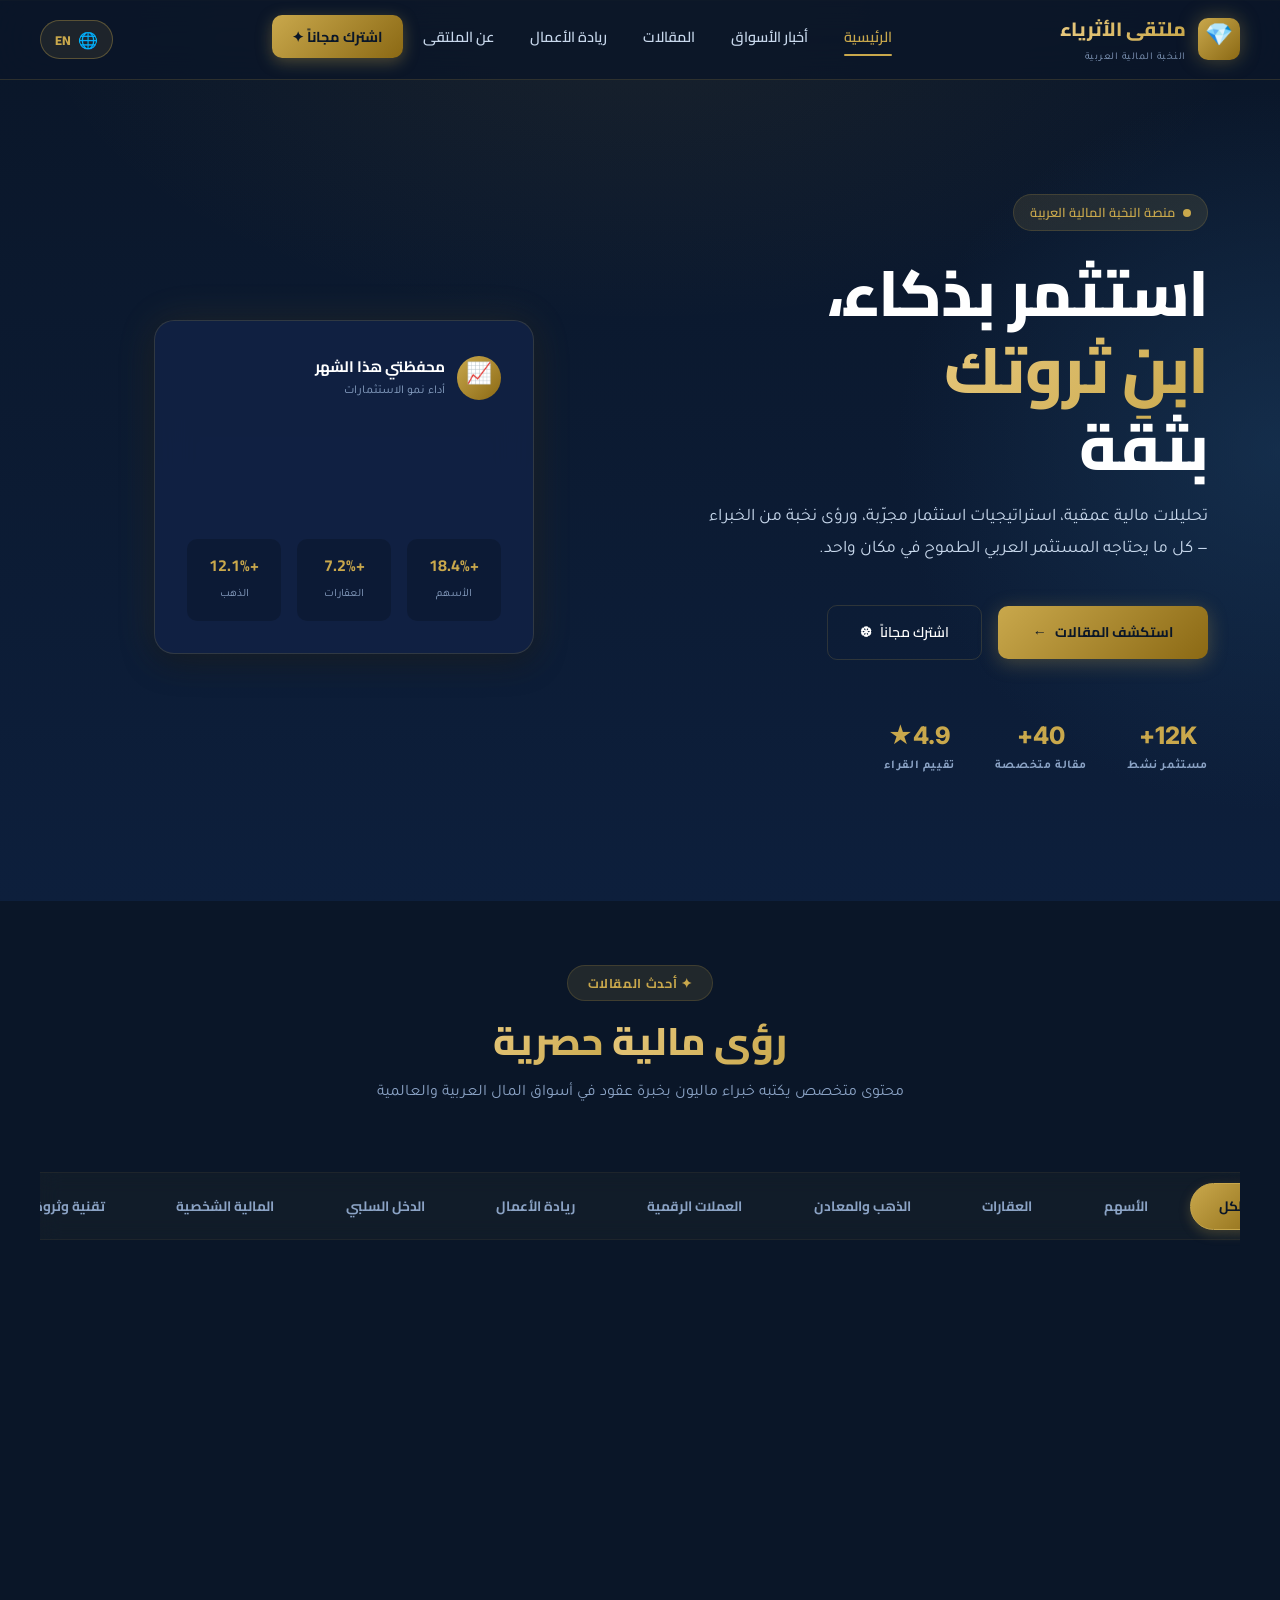
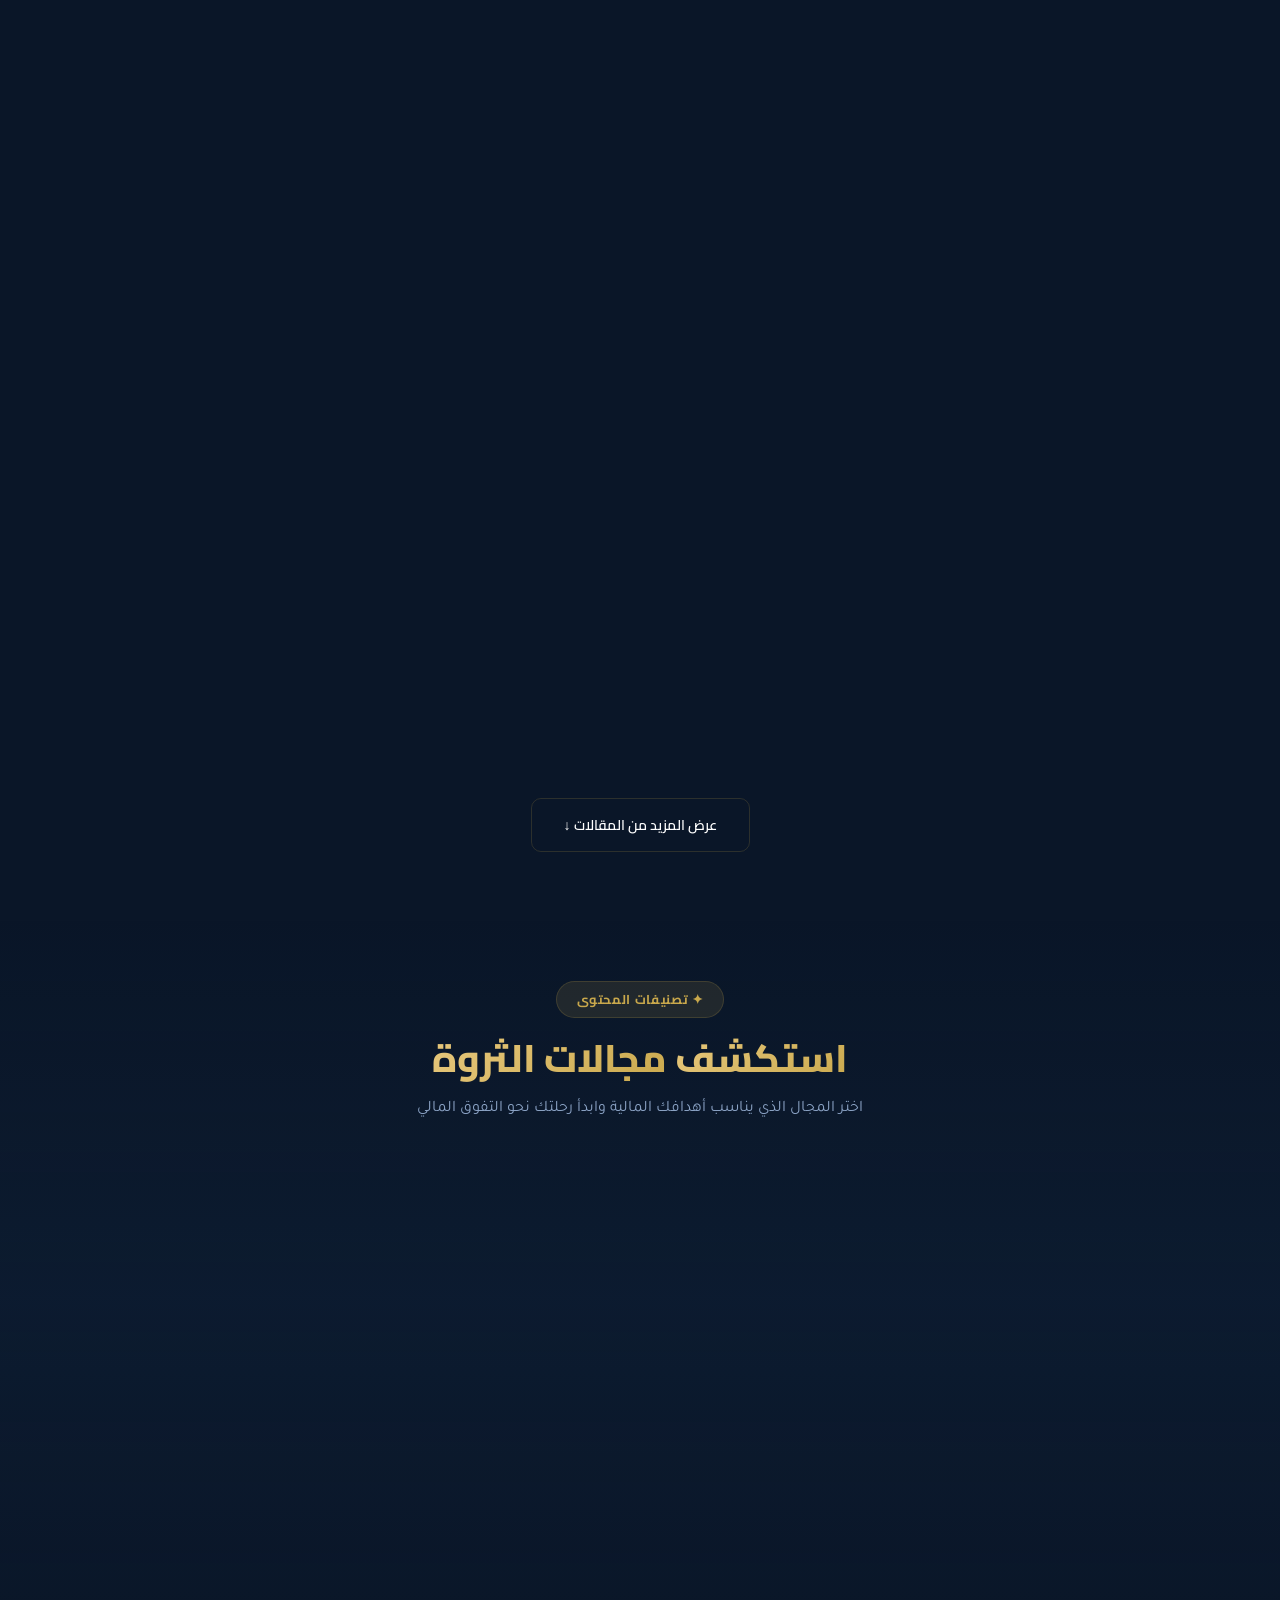
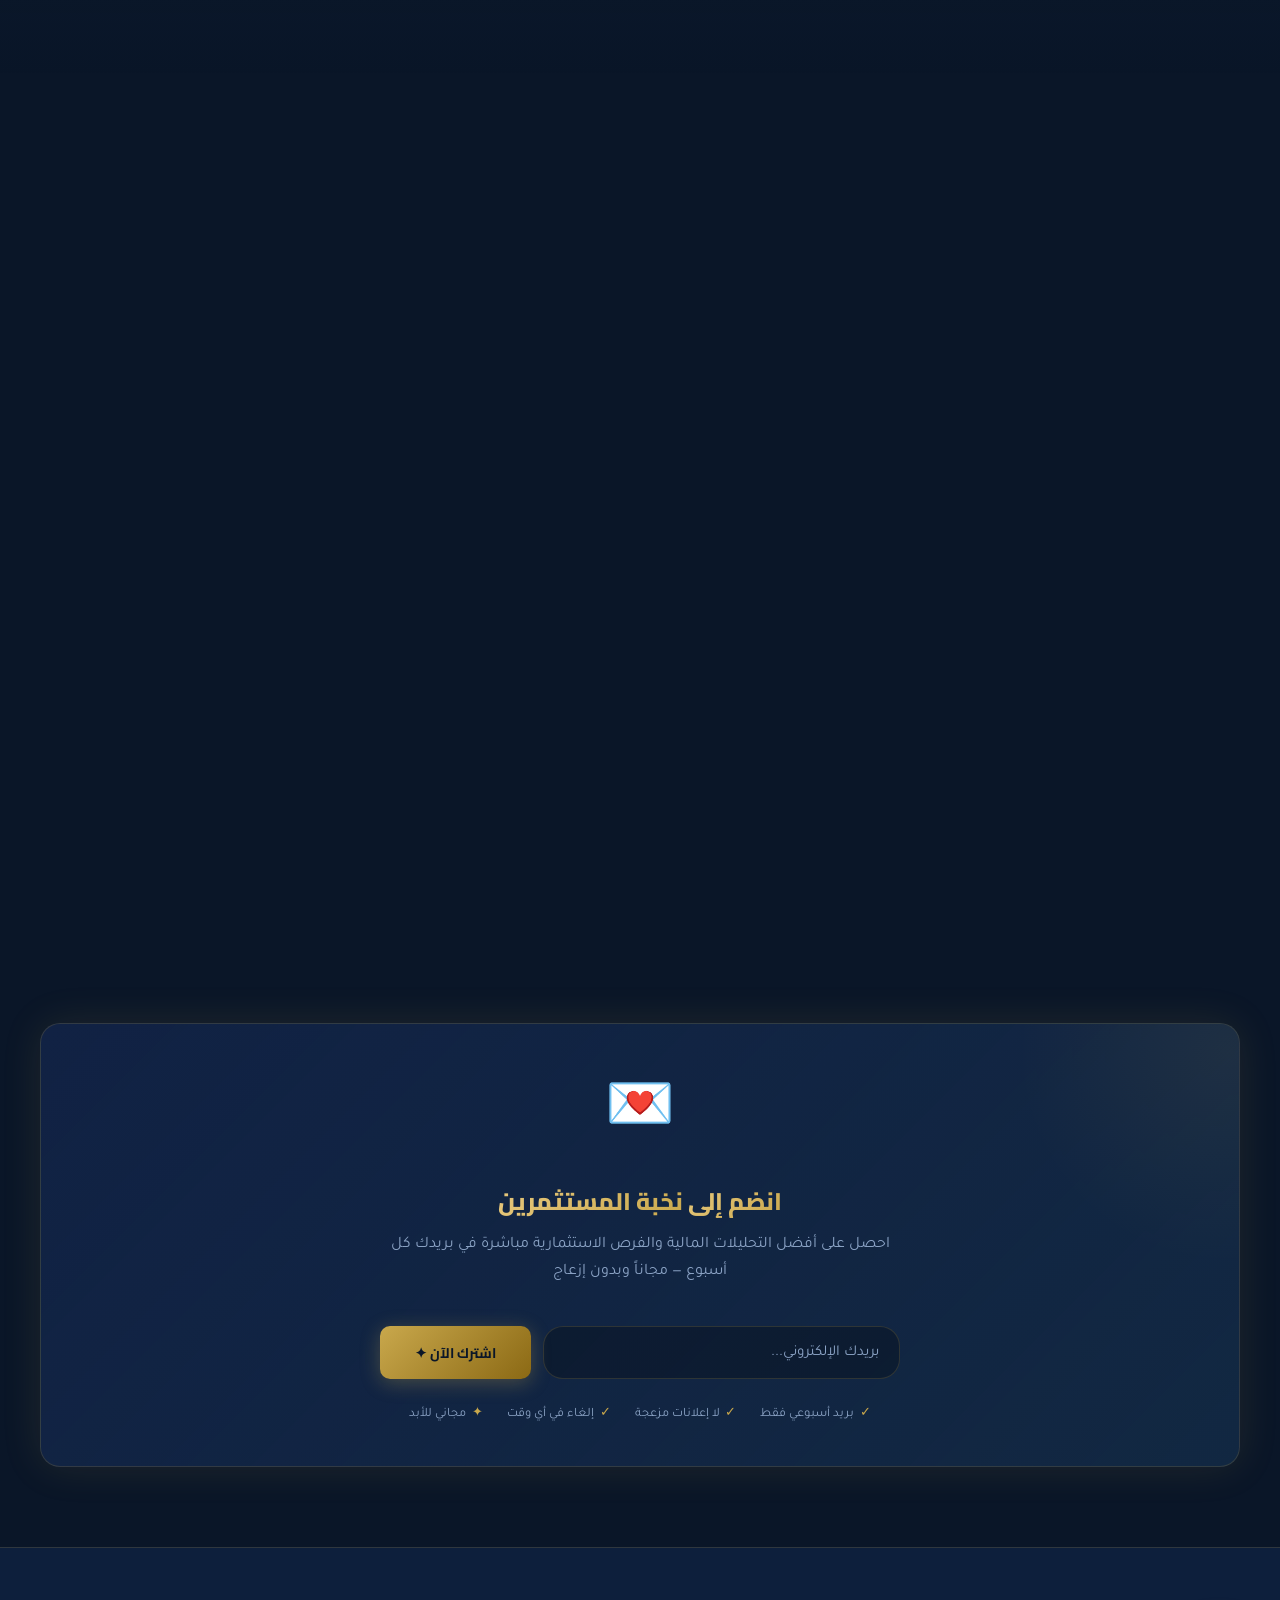
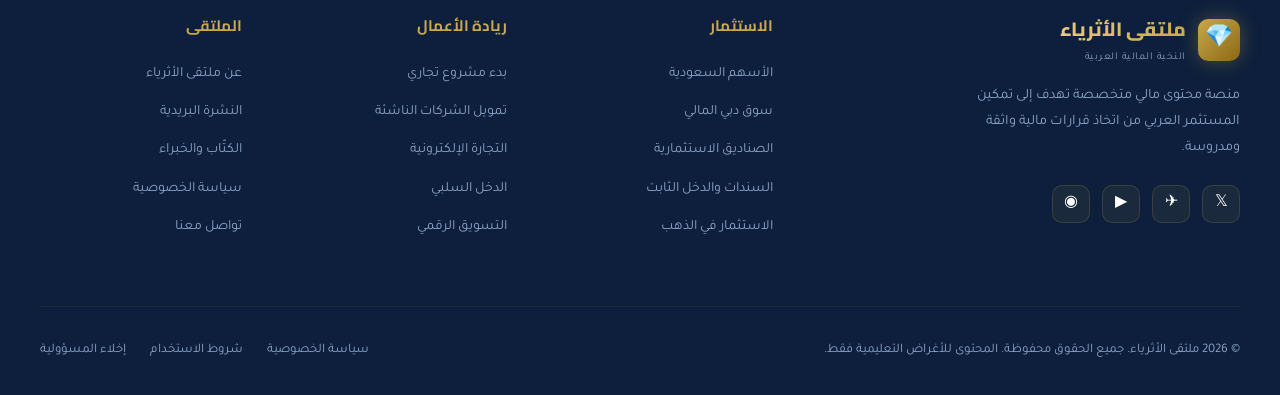
==== index.html @ a50490e5 "إطلاق نظام توليد المقالات الآلي" ====
<!DOCTYPE html>
<html lang="ar" dir="rtl">
<head>
  <meta charset="UTF-8" />
  <meta name="viewport" content="width=device-width, initial-scale=1.0" />
  <title>ملتقى الأثرياء — مدونة مالية نخبوية للمستثمر العربي</title>
  <meta name="description" content="ملتقى الأثرياء: مدونة مالية متخصصة تقدم رؤى استثمارية حصرية، تحليلات أسواق المال، واستراتيجيات بناء الثروة للمستثمر العربي الطموح." />
  <meta name="keywords" content="استثمار, ثروة, مالية شخصية, أسواق المال, ريادة أعمال, اقتصاد, مدونة مالية عربية" />
  <meta property="og:title" content="ملتقى الأثرياء — مدونة مالية نخبوية" />
  <meta property="og:description" content="رؤى استثمارية حصرية وتحليلات مالية للمستثمر العربي الطموح" />
  <meta property="og:type" content="website" />
  
  <!-- Google Search Console Verification -->
  <meta name="google-site-verification" content="2_bFyy63ZsintiXf-6UOTl6p8cPQQCISSsmLKHDbkks" />

  <link rel="canonical" href="https://moltaqa.online/" />
  <link rel="stylesheet" href="css/style.css" />
  <link rel="preconnect" href="https://fonts.googleapis.com">
  <link href="https://fonts.googleapis.com/css2?family=Inter:wght@300;400;600;700;800&display=swap" rel="stylesheet">
  <link rel="icon" href="data:image/svg+xml,<svg xmlns='http://www.w3.org/2000/svg' viewBox='0 0 100 100'><text y='.9em' font-size='90'>💎</text></svg>" />
</head>
<body>

<!-- خلفية النجوم -->
<div class="stars-bg" aria-hidden="true"></div>

<!-- شريط التنقل -->
<nav class="navbar" id="navbar" role="navigation" aria-label="القائمة الرئيسية">
  <a href="index.html" class="logo" aria-label="ملتقى الأثرياء - الرئيسية">
    <div class="logo-icon" aria-hidden="true">💎</div>
    <div>
      <span class="logo-text" data-i18n="logo.text">ملتقى الأثرياء</span>
      <span class="logo-sub" data-i18n="logo.sub">النخبة المالية العربية</span>
    </div>
  </a>

  <ul class="nav-links" role="list" id="navLinks">
    <li><a href="index.html" class="active" id="nav-home" data-i18n="nav.home">الرئيسية</a></li>
    <li><a href="markets.html" id="nav-markets" data-i18n="nav.markets">أخبار الأسواق</a></li>
    <li><a href="#strategies" id="nav-strategies" data-i18n="nav.strategies">المقالات</a></li>
    <li><a href="#entrepreneurship" id="nav-entrepreneurship" data-i18n="nav.entrepreneurship">ريادة الأعمال</a></li>
    <li><a href="#about" id="nav-about" data-i18n="nav.about">عن الملتقى</a></li>
    <li><a href="#newsletter" class="nav-cta" id="nav-subscribe" data-i18n="nav.subscribe">اشترك مجاناً ✦</a></li>
  </ul>

  <!-- زر تبديل اللغة -->
  <button id="langToggleBtn" class="lang-toggle-btn" aria-label="Switch to English" onclick="toggleLanguage()">
    <span class="lang-globe">🌐</span>
    <span class="lang-current">EN</span>
  </button>

  <button class="nav-toggle" id="navToggle" aria-label="فتح القائمة" aria-expanded="false">
    <span></span><span></span><span></span>
  </button>
</nav>

<!-- TradingView Widget BEGIN -->
<div class="tradingview-widget-container" style="background: var(--navy-deep); border-bottom: 1px solid var(--border);">
  <div class="tradingview-widget-container__widget"></div>
  <script type="text/javascript" src="https://s3.tradingview.com/external-embedding/embed-widget-ticker-tape.js" async>
  {
  "symbols": [
    {
      "proName": "TADAWUL:TASI",
      "title": "تداول السعودية"
    },
    {
      "proName": "TADAWUL:2222",
      "title": "أرامكو"
    },
    {
      "proName": "DFM:DFMGI",
      "title": "سوق دبي"
    },
    {
      "proName": "FX_IDC:XAUUSD",
      "title": "الذهب"
    },
    {
      "proName": "BITSTAMP:BTCUSD",
      "title": "Bitcoin"
    },
    {
      "proName": "TVC:UKOIL",
      "title": "النفط برنت"
    }
  ],
  "showSymbolLogo": true,
  "colorTheme": "dark",
  "isTransparent": true,
  "displayMode": "adaptive",
  "locale": "ar"
}
  </script>
</div>
<!-- TradingView Widget END -->

<!-- Hero Section -->
<section class="hero" id="hero" aria-labelledby="hero-title">
  <div class="hero-bg" aria-hidden="true"></div>
  <svg class="hero-chart" aria-hidden="true"></svg>

  <div class="hero-content">
    <div class="hero-text">
      <div class="hero-badge">
        <span class="dot" aria-hidden="true"></span>
        <span data-i18n="hero.badge">منصة النخبة المالية العربية</span>
      </div>
      <h1 class="hero-title" id="hero-title">
        <span data-i18n="hero.title.line1">استثمر بذكاء،</span>
        <br>
        <span class="accent" data-i18n="hero.title.accent">ابنِ ثروتك</span>
        <br>
        <span data-i18n="hero.title.line2">بثقة</span>
      </h1>
      <p class="hero-desc" data-i18n="hero.desc">
        تحليلات مالية عمقية، استراتيجيات استثمار مجرّبة، ورؤى نخبة من الخبراء — كل ما يحتاجه المستثمر العربي الطموح في مكان واحد.
      </p>
      <div class="hero-actions">
        <a href="#articles" class="btn-primary" id="hero-explore-btn">
          <span data-i18n="hero.btn.articles">استكشف المقالات</span>
          <span aria-hidden="true">←</span>
        </a>
        <a href="#newsletter" class="btn-secondary" id="hero-subscribe-btn">
          <span data-i18n="hero.btn.newsletter">اشترك مجاناً</span>
          <span aria-hidden="true">❆</span>
        </a>
      </div>
      <div class="hero-stats" role="list" aria-label="إحصائيات الملتقى">
        <div class="stat-item" role="listitem">
          <span class="stat-num" data-target="12" data-suffix="K+">12K+</span>
          <span class="stat-label" data-i18n="hero.stat.readers">مستثمر نشط</span>
        </div>
        <div class="stat-item" role="listitem">
          <span class="stat-num" data-target="40" data-suffix="+">40+</span>
          <span class="stat-label" data-i18n="hero.stat.articles">مقالة متخصصة</span>
        </div>
        <div class="stat-item" role="listitem">
          <span class="stat-num" data-target="4.9" data-suffix="★">4.9★</span>
          <span class="stat-label" data-i18n="hero.stat.years">تقييم القراء</span>
        </div>
      </div>
    </div>

    <!-- البطاقة العائمة -->
    <div class="hero-visual" aria-hidden="true">
      <div class="hero-card-float">
        <div class="card-header-mini">
          <div class="card-avatar">📈</div>
          <div>
            <div class="card-title-mini" data-i18n="hero.card.title">محفظتي هذا الشهر</div>
            <div class="card-sub-mini" data-i18n="hero.card.sub">أداء نمو الاستثمارات</div>
          </div>
        </div>
        <svg class="mini-chart"></svg>
        <div class="mini-stats">
          <div class="mini-stat">
            <span class="mini-stat-val up">+18.4%</span>
            <span class="mini-stat-label" data-i18n="hero.card.growth">الأسهم</span>
          </div>
          <div class="mini-stat">
            <span class="mini-stat-val up">+7.2%</span>
            <span class="mini-stat-label" data-i18n="hero.card.return">العقارات</span>
          </div>
          <div class="mini-stat">
            <span class="mini-stat-val up">+12.1%</span>
            <span class="mini-stat-label" data-i18n="hero.card.risk">الذهب</span>
          </div>
        </div>
      </div>
    </div>
  </div>
</section>

<!-- أحدث المقالات -->
<section id="articles" aria-labelledby="articles-title">
  <div class="container">
    <div class="section-header">
      <div class="section-tag" data-i18n="section.articles.tag">❖ أحدث المقالات</div>
      <h2 class="section-title" id="articles-title">
        <span data-i18n="section.articles.title1">رؤى مالية</span> <span data-i18n="section.articles.title2">حصرية</span>
      </h2>
      <p class="section-desc" data-i18n="section.articles.desc">محتوى متخصص يكتبه خبراء ماليون بخبرة عقود في أسواق المال العربية والعالمية</p>
    </div>
    <div class="filter-container">
      <div class="filter-bar" id="categoryFilter">
        <button class="filter-btn active" data-category="all" data-i18n="filter.all">الكل</button>
        <button class="filter-btn" data-category="stocks" data-i18n="cat.stocks">الأسهم</button>
        <button class="filter-btn" data-category="realestate" data-i18n="cat.realestate">العقارات</button>
        <button class="filter-btn" data-category="gold" data-i18n="cat.gold">الذهب والمعادن</button>
        <button class="filter-btn" data-category="crypto" data-i18n="cat.crypto">العملات الرقمية</button>
        <button class="filter-btn" data-category="startup" data-i18n="cat.startup">ريادة الأعمال</button>
        <button class="filter-btn" data-category="passive" data-i18n="cat.passive">الدخل السلبي</button>
        <button class="filter-btn" data-category="personal" data-i18n="cat.personal">المالية الشخصية</button>
        <button class="filter-btn" data-category="tech" data-i18n="cat.tech">تقنية وثروة</button>
      </div>
    </div>

    <div class="articles-grid" id="articlesGrid">
      <!-- تُملأ ديناميكياً من articles.js -->
    </div>

    <div style="text-align: center; margin-top: 3rem;">
      <a href="#" class="btn-secondary" id="load-more-btn" data-i18n="articles.loadmore">
        عرض المزيد من المقالات ↓
      </a>
    </div>
  </div>
</section>

<!-- قسم المقالات (التصنيفات) -->
<section class="categories-section" id="strategies" aria-labelledby="categories-title">
  <div class="container">
    <div class="section-header">
      <div class="section-tag" data-i18n="section.categories.tag">✦ تصنيفات المحتوى</div>
      <h2 class="section-title" id="categories-title">
        <span data-i18n="section.categories.title1">استكشف</span> <span data-i18n="section.categories.title2">مجالات الثروة</span>
      </h2>
      <p class="section-desc" data-i18n="section.categories.desc">اختر المجال الذي يناسب أهدافك المالية وابدأ رحلتك نحو التفوق المالي</p>
    </div>

    <div class="categories-grid" role="list" aria-label="تصنيفات المقالات">
      <div class="cat-card fade-up" role="listitem" tabindex="0" id="cat-stocks" aria-label="الأسهم - 48 مقالة">
        <span class="cat-icon" aria-hidden="true">📈</span>
        <div class="cat-name" data-i18n="cat.stocks">الأسهم</div>
        <div class="cat-count" data-i18n="cat.stocks.desc">48 مقالة</div>
      </div>
      <div class="cat-card fade-up" role="listitem" tabindex="0" id="cat-realestate" aria-label="العقارات - 32 مقالة">
        <span class="cat-icon" aria-hidden="true">🏙️</span>
        <div class="cat-name" data-i18n="cat.realestate">العقارات</div>
        <div class="cat-count" data-i18n="cat.realestate.desc">32 مقالة</div>
      </div>
      <div class="cat-card fade-up" role="listitem" tabindex="0" id="cat-gold" aria-label="الذهب والمعادن - 21 مقالة">
        <span class="cat-icon" aria-hidden="true">🥇</span>
        <div class="cat-name" data-i18n="cat.gold">الذهب والمعادن</div>
        <div class="cat-count" data-i18n="cat.gold.desc">21 مقالة</div>
      </div>
      <div class="cat-card fade-up" role="listitem" tabindex="0" id="cat-crypto" aria-label="العملات الرقمية - 19 مقالة">
        <span class="cat-icon" aria-hidden="true">₿</span>
        <div class="cat-name" data-i18n="cat.crypto">العملات الرقمية</div>
        <div class="cat-count" data-i18n="cat.crypto.desc">19 مقالة</div>
      </div>
      <div class="cat-card fade-up" role="listitem" tabindex="0" id="cat-startup" aria-label="ريادة الأعمال - 37 مقالة">
        <span class="cat-icon" aria-hidden="true">🚀</span>
        <div class="cat-name" data-i18n="cat.startup">ريادة الأعمال</div>
        <div class="cat-count" data-i18n="cat.startup.desc">37 مقالة</div>
      </div>
      <div class="cat-card fade-up" role="listitem" tabindex="0" id="cat-passive" aria-label="الدخل السلبي - 28 مقالة">
        <span class="cat-icon" aria-hidden="true">💰</span>
        <div class="cat-name" data-i18n="cat.passive">الدخل السلبي</div>
        <div class="cat-count" data-i18n="cat.passive.desc">28 مقالة</div>
      </div>
      <div class="cat-card fade-up" role="listitem" tabindex="0" id="cat-personal" aria-label="المالية الشخصية - 44 مقالة">
        <span class="cat-icon" aria-hidden="true">🎯</span>
        <div class="cat-name" data-i18n="cat.personal">المالية الشخصية</div>
        <div class="cat-count" data-i18n="cat.personal.desc">44 مقالة</div>
      </div>
      <div class="cat-card fade-up" role="listitem" tabindex="0" id="cat-tech" aria-label="تقنية وثروة - 15 مقالة">
        <span class="cat-icon" aria-hidden="true">🤖</span>
        <div class="cat-name" data-i18n="cat.tech">تقنية وثروة</div>
        <div class="cat-count" data-i18n="cat.tech.desc">15 مقالة</div>
      </div>
    </div>
  </div>
</section>

<!-- قسم عن الملتقى -->
<section id="about" aria-labelledby="about-title">
  <div class="container" style="padding-top: 5rem; padding-bottom: 5rem;">
    <div class="about-grid">
      <div class="fade-up">
        <div class="section-tag" data-i18n="about.tag">✦ عن ملتقى الأثرياء</div>
        <h2 class="section-title" id="about-title" style="text-align: right;">
          <span data-i18n="about.title1">لماذا</span> <span data-i18n="about.title2">نختلف</span>؟
        </h2>
        <p class="about-desc" data-i18n="about.desc1">
          ملتقى الأثرياء ليس مجرد مدونة — إنه مجتمع نخبة من المستثمرين العرب الذين يؤمنون أن بناء الثروة الحقيقية يبدأ بالمعرفة الصحيحة.
        </p>
        <p class="about-desc" data-i18n="about.desc2" style="margin-bottom: var(--space-xl);">
          كل مقالة نشرها تمر بمراجعة دقيقة من خبراء ماليين معتمدين، ومبنية على بيانات حقيقية ودراسات موثقة. نؤمن بالشفافية والمسؤولية تجاه قرارات قرائنا المالية.
        </p>
        <div class="about-features" role="list" aria-label="مميزات الملتقى">
          <div class="about-feature-item" role="listitem">
            <span class="about-feature-check" aria-hidden="true">✓</span>
            <div>
              <div class="about-feature-title" data-i18n="about.feature1.title">محتوى موثّق</div>
              <div class="about-feature-desc" data-i18n="about.feature1.desc">مراجعة من خبراء معتمدين</div>
            </div>
          </div>
          <div class="about-feature-item" role="listitem">
            <span class="about-feature-check" aria-hidden="true">✓</span>
            <div>
              <div class="about-feature-title" data-i18n="about.feature2.title">تحديث أسبوعي</div>
              <div class="about-feature-desc" data-i18n="about.feature2.desc">مقالات جديدة كل أسبوع</div>
            </div>
          </div>
          <div class="about-feature-item" role="listitem">
            <span class="about-feature-check" aria-hidden="true">✓</span>
            <div>
              <div class="about-feature-title" data-i18n="about.feature3.title">مجاني تماماً</div>
              <div class="about-feature-desc" data-i18n="about.feature3.desc">لا رسوم خفية أبداً</div>
            </div>
          </div>
          <div class="about-feature-item" role="listitem">
            <span class="about-feature-check" aria-hidden="true">✓</span>
            <div>
              <div class="about-feature-title" data-i18n="about.feature4.title">مجتمع نشط</div>
              <div class="about-feature-desc" data-i18n="about.feature4.desc">+12,000 مستثمر</div>
            </div>
          </div>
        </div>
        <a href="#newsletter" class="btn-primary" id="about-cta-btn" data-i18n="about.cta">انضم إلى النخبة ←</a>
      </div>

      <div class="about-visual-card fade-up" aria-hidden="true">
        <div class="about-stats-grid">
          <div class="about-stat-box">
            <div class="about-stat-icon">📰</div>
            <div class="about-stat-value dynamic-total-articles">40+</div>
            <div class="about-stat-label" data-i18n="about.stat1.label">مقالة متخصصة</div>
          </div>
          <div class="about-stat-box">
            <div class="about-stat-icon">👥</div>
            <div class="about-stat-value">12K</div>
            <div class="about-stat-label" data-i18n="about.stat2.label">مستثمر نشط</div>
          </div>
          <div class="about-stat-box">
            <div class="about-stat-icon">🎖️</div>
            <div class="about-stat-value">15+</div>
            <div class="about-stat-label" data-i18n="about.stat3.label">خبير معتمد</div>
          </div>
          <div class="about-stat-box">
            <div class="about-stat-icon">⭐</div>
            <div class="about-stat-value">4.9</div>
            <div class="about-stat-label" data-i18n="about.stat4.label">تقييم القراء</div>
          </div>
        </div>
        <div class="about-award-box">
          <span class="about-award-icon">🏆</span>
          <div>
            <div class="about-award-title" data-i18n="about.award.title">أفضل مدونة مالية عربية 2025</div>
            <div class="about-award-desc" data-i18n="about.award.desc">جائزة المحتوى المالي العربي</div>
          </div>
        </div>
      </div>
    </div>
  </div>
</section>

<!-- النشرة البريدية -->
<section class="newsletter-section" id="newsletter" aria-labelledby="newsletter-title">
  <div class="container">
    <div class="newsletter-box">
      <span class="newsletter-icon" aria-hidden="true">💌</span>
      <h2 class="newsletter-title" id="newsletter-title">
        <span data-i18n="newsletter.title1">انضم إلى</span> <span data-i18n="newsletter.title2">نخبة المستثمرين</span>
      </h2>
      <p class="newsletter-desc" data-i18n="newsletter.desc">
        احصل على أفضل التحليلات المالية والفرص الاستثمارية مباشرة في بريدك كل أسبوع — مجاناً وبدون إزعاج
      </p>
      <form class="newsletter-form" id="newsletterForm" novalidate action="MAILCHIMP_ACTION_URL" method="post" target="_blank">
        <div style="position:absolute; left:-5000px;" aria-hidden="true">
          <input type="text" name="b_XXXXXXXX_XXXXXXXX" tabindex="-1" value="">
        </div>
        <input type="email" class="newsletter-input" id="emailInput" name="EMAIL" placeholder="بريدك الإلكتروني..." data-i18n="newsletter.placeholder" autocomplete="email" aria-label="البريد الإلكتروني" required />
        <button type="submit" class="btn-primary" id="subscribe-submit-btn" data-i18n="newsletter.btn">
          اشترك الآن ✦
        </button>
      </form>
      <div class="newsletter-perks" role="list" aria-label="مميزات الاشتراك">
        <div class="perk" role="listitem">
          <span class="perk-icon" aria-hidden="true">✓</span>
          <span data-i18n="newsletter.perk1">بريد أسبوعي فقط</span>
        </div>
        <div class="perk" role="listitem">
          <span class="perk-icon" aria-hidden="true">✓</span>
          <span data-i18n="newsletter.perk2">لا إعلانات مزعجة</span>
        </div>
        <div class="perk" role="listitem">
          <span class="perk-icon" aria-hidden="true">✓</span>
          <span data-i18n="newsletter.perk3">إلغاء في أي وقت</span>
        </div>
        <div class="perk" role="listitem">
          <span class="perk-icon" aria-hidden="true">✦</span>
          <span data-i18n="newsletter.perk4">مجاني للأبد</span>
        </div>
      </div>
    </div>
  </div>
</section>

<!-- الفوتر -->
<footer class="footer" id="footer" role="contentinfo">
  <div class="container" style="padding-top: 0; padding-bottom: 0;">
    <div class="footer-grid">
      <div class="footer-brand">
        <a href="index.html" class="logo" aria-label="ملتقى الأثرياء">
          <div class="logo-icon" aria-hidden="true">💎</div>
          <div>
            <span class="logo-text" data-i18n="logo.text">ملتقى الأثرياء</span>
            <span class="logo-sub" data-i18n="logo.sub">النخبة المالية العربية</span>
          </div>
        </a>
        <p data-i18n="footer.brand.desc">منصة محتوى مالي متخصصة تهدف إلى تمكين المستثمر العربي من اتخاذ قرارات مالية واثقة ومدروسة.</p>
        <div class="footer-social" role="list" aria-label="وسائل التواصل الاجتماعي">
          <a href="#" class="social-btn" role="listitem" aria-label="تويتر">𝕏</a>
          <a href="#" class="social-btn" role="listitem" aria-label="تيليجرام">✈</a>
          <a href="#" class="social-btn" role="listitem" aria-label="يوتيوب">▶</a>
          <a href="#" class="social-btn" role="listitem" aria-label="انستجرام">◉</a>
        </div>
      </div>

      <nav class="footer-col" aria-label="روابط الاستثمار">
        <h4 data-i18n="footer.col1.title">الاستثمار</h4>
        <ul role="list">
          <li><a href="#" data-i18n="footer.col1.item1">الأسهم السعودية</a></li>
          <li><a href="#" data-i18n="footer.col1.item2">سوق دبي المالي</a></li>
          <li><a href="#" data-i18n="footer.col1.item3">الصناديق الاستثمارية</a></li>
          <li><a href="#" data-i18n="footer.col1.item4">السندات والدخل الثابت</a></li>
          <li><a href="#" data-i18n="footer.col1.item5">الاستثمار في الذهب</a></li>
        </ul>
      </nav>

      <nav class="footer-col" aria-label="روابط ريادة الأعمال">
        <h4 data-i18n="footer.col2.title">ريادة الأعمال</h4>
        <ul role="list">
          <li><a href="#" data-i18n="footer.col2.item1">بدء مشروع تجاري</a></li>
          <li><a href="#" data-i18n="footer.col2.item2">تمويل الشركات الناشئة</a></li>
          <li><a href="#" data-i18n="footer.col2.item3">التجارة الإلكترونية</a></li>
          <li><a href="#" data-i18n="footer.col2.item4">الدخل السلبي</a></li>
          <li><a href="#" data-i18n="footer.col2.item5">التسويق الرقمي</a></li>
        </ul>
      </nav>

      <nav class="footer-col" aria-label="روابط أخرى">
        <h4 data-i18n="footer.col3.title">الملتقى</h4>
        <ul role="list">
          <li><a href="#about" data-i18n="footer.col3.item1">عن ملتقى الأثرياء</a></li>
          <li><a href="#newsletter" data-i18n="footer.col3.item2">النشرة البريدية</a></li>
          <li><a href="#" data-i18n="footer.col3.item3">الكتّاب والخبراء</a></li>
          <li><a href="#" data-i18n="footer.col3.item4">سياسة الخصوصية</a></li>
          <li><a href="#" data-i18n="footer.col3.item5">تواصل معنا</a></li>
        </ul>
      </nav>
    </div>

    <div class="footer-bottom">
      <p class="footer-copy" data-i18n="footer.copy">
        © 2026 <span>ملتقى الأثرياء</span>. جميع الحقوق محفوظة. المحتوى للأغراض التعليمية فقط.
      </p>
      <div class="footer-links" role="list">
        <a href="#" role="listitem" data-i18n="footer.link.privacy">سياسة الخصوصية</a>
        <a href="#" role="listitem" data-i18n="footer.link.terms">شروط الاستخدام</a>
        <a href="#" role="listitem" data-i18n="footer.link.disclaimer">إخلاء المسؤولية</a>
      </div>
    </div>
  </div>
</footer>

<!-- زر العودة للأعلى -->
<button class="scroll-top" id="scrollTopBtn" aria-label="العودة للأعلى">↑</button>

<script src="js/i18n.js" charset="utf-8"></script>
<script>
/* =========================================================
   Moltaqa - Articles Database
   ========================================================= */

</script>
<script src="js/articles-data.js" charset="utf-8"></script>
<script>
<script src="js/main.js" charset="utf-8"></script>
<script>
if (typeof initLanguage === 'function') {
  initLanguage();
} else {
  document.addEventListener('DOMContentLoaded', () => {
    if (typeof initLanguage === 'function') initLanguage();
  });
}
</script>
<script>
(function () {
  const grid = document.getElementById('articlesGrid');
  const filterBar = document.getElementById('categoryFilter');
  if (!grid) { console.error('Articles grid not found'); return; }
  if (typeof window.ARTICLES === 'undefined' || !window.ARTICLES) {
    console.error('ARTICLES data not loaded. Check js/articles.js path and encoding.');
    // Try to recover by showing an error message to the user
    grid.innerHTML = '<p style="color:var(--gold-light); text-align:center; padding:2rem;">عذراً، لم نتمكن من تحميل المقالات. يرجى التأكد من تشغيل الموقع من مجلد صحيح.</p>';
    return;
  }

  const BATCH = 6; 
  let shown = 0;
  let currentFilter = 'all';

  // mapping categories from UI to data
  const catMap = {
    'stocks': 'الأسهم',
    'realestate': 'العقارات',
    'gold': 'الذهب والمعادن',
    'crypto': 'العملات الرقمية',
    'startup': 'ريادة الأعمال',
    'passive': 'الدخل السلبي',
    'personal': 'المالية الشخصية',
    'tech': 'تقنية وثروة'
  };

  function getFilteredArticles() {
    if (currentFilter === 'all') return window.ARTICLES;
    const targetCat = catMap[currentFilter];
    return window.window.ARTICLES.filter(a => a.category === targetCat);
  }

  function renderCard(a) {
    const lang = localStorage.getItem('site_lang') || 'ar';
    const isEn = lang === 'en';

    const title = isEn ? (a.titleEn || a.title) : a.title;
    const excerpt = isEn ? (a.excerptEn || a.excerpt) : a.excerpt;
    const category = isEn ? (a.categoryEn || a.category) : a.category;
    const date = isEn ? (a.dateEn || a.date) : a.date;
    const author = isEn ? (a.authorEn || a.author) : a.author;
    const readTimeSuffix = isEn ? 'min' : 'دقيقة';

    return `
      <a href="article.html?id=${a.id}" class="article-card fade-up" id="article-${a.id}">
        <div class="card-img-placeholder" style="background: ${a.gradient}">
          <img src="${a.image}" alt="${title}" loading="lazy" />
        </div>
        <div class="card-content">
          <div class="card-meta">
            <span class="card-cat">${category}</span>
            <span class="card-date">🗓 ${date}</span>
          </div>
          <h3 class="card-title">${title}</h3>
          <p class="card-excerpt">${excerpt}</p>
          <div class="card-footer">
            <div class="card-author">
              <div class="author-avatar">${a.authorInitial}</div>
              <span class="author-name">${author}</span>
            </div>
            <span class="read-time">⏱ ${a.readTime} ${readTimeSuffix}</span>
          </div>
        </div>
      </a>`;
  }

  function loadArticles(reset = false) {
    if (reset) {
        grid.innerHTML = '';
        shown = 0;
    }
    const filtered = getFilteredArticles();
    const end = Math.min(shown + BATCH, filtered.length);
    let html = '';
    for (let i = shown; i < end; i++) {
      html += renderCard(filtered[i]);
    }
    grid.insertAdjacentHTML('beforeend', html);
    shown = end;

    // Trigger fade-up animations
    if (window._fadeObserver) {
      grid.querySelectorAll('.fade-up:not(.visible)').forEach(el => window._fadeObserver.observe(el));
    }

    const btn = document.getElementById('load-more-btn');
    if (btn) {
      btn.style.display = (shown >= filtered.length) ? 'none' : 'inline-block';
    }
  }

  // Categories Sync logic
  function syncCategoryCounts() {
    const categories = {
        'cat-stocks': 'الأسهم',
        'cat-realestate': 'العقارات',
        'cat-gold': 'الذهب والمعادن',
        'cat-crypto': 'العملات الرقمية',
        'cat-startup': 'ريادة الأعمال',
        'cat-passive': 'الدخل السلبي',
        'cat-personal': 'المالية الشخصية',
        'cat-tech': 'تقنية وثروة'
    };

    const lang = localStorage.getItem('site_lang') || 'ar';
    const isEn = lang === 'en';

    Object.keys(categories).forEach(id => {
        const count = window.ARTICLES.filter(a => a.category === categories[id]).length;
        const el = document.getElementById(id);
        if (el) {
            const countEl = el.querySelector('.cat-count');
            if (countEl) {
                countEl.textContent = isEn ? `${count} articles` : `${count} مقالة`;
            }

            // Clicking card also filters
            el.onclick = () => {
              const catKey = id.replace('cat-', '');
              const filterBtn = filterBar.querySelector(`[data-category="${catKey}"]`);
              if (filterBtn) filterBtn.click();
              document.getElementById('articles').scrollIntoView({ behavior: 'smooth' });
            };
        }
    });

    // stats sync
    const totalEl = document.querySelector('.dynamic-total-articles');
    if (totalEl) totalEl.textContent = `${window.ARTICLES.length}+`;
  }

  // Filter Bar Events
  if (filterBar) {
    filterBar.addEventListener('click', (e) => {
        const btn = e.target.closest('.filter-btn');
        if (!btn) return;

        filterBar.querySelectorAll('.filter-btn').forEach(b => b.classList.remove('active'));
        btn.classList.add('active');
        currentFilter = btn.dataset.category;
        loadArticles(true);
    });
  }

  try {
    loadArticles();
    syncCategoryCounts();
    console.log('Articles initialized successfully');
  } catch (err) {
    console.error('Error during articles initialization:', err);
    if (grid) grid.innerHTML = '<p style="color:var(--gold-light); text-align:center; padding:2rem;">حدث خطأ في عرض المقالات. يرجى تحديث الصفحة أو المحاولة لاحقاً.</p>';
  }

  const loadMoreBtn = document.getElementById('load-more-btn');
  if (loadMoreBtn) {
    loadMoreBtn.addEventListener('click', (e) => {
      e.preventDefault();
      loadArticles();
    });
  }

  window.addEventListener('languageChanged', () => {
    loadArticles(true);
    syncCategoryCounts();
  });
})();
</script>

<style>
  @media (max-width: 768px) {
    .about-grid {
      grid-template-columns: 1fr !important;
    }
  }
</style>

</body>
</html>
---- css/style.css ----
/* ===================================================
   ملتقى الأثرياء — نظام التصميم الشامل
   =================================================== */

@import url('https://fonts.googleapis.com/css2?family=Cairo:wght@300;400;600;700;800;900&family=Tajawal:wght@300;400;500;700&display=swap');

/* ===== متغيرات التصميم ===== */
:root {
  --navy-deep:    #0A1628;
  --navy-mid:     #0D1F3C;
  --navy-light:   #1A3A5C;
  --navy-card:    #112244;
  --gold:         #C9A84C;
  --gold-light:   #E8C97E;
  --gold-dim:     #8B6914;
  --white:        #FFFFFF;
  --warm-white:   #F8F6F0;
  --text-muted:   #8BA3C5;
  --text-light:   #C8D8EC;
  --border:       rgba(201,168,76,0.18);
  --border-light: rgba(201,168,76,0.08);
  --shadow-gold:  0 0 40px rgba(201,168,76,0.12);
  --shadow-card:  0 8px 32px rgba(0,0,0,0.4);
  
  /* Spacing Scale */
  --space-unit:   1rem;
  --space-xs:     calc(0.25 * var(--space-unit));
  --space-sm:     calc(0.5 * var(--space-unit));
  --space-md:     calc(1 * var(--space-unit));
  --space-lg:     calc(1.5 * var(--space-unit));
  --space-xl:     calc(2.5 * var(--space-unit));
  --space-xxl:    calc(4 * var(--space-unit));

  /* Typographic Scale */
  --fs-xs:        0.75rem;
  --fs-sm:        0.875rem;
  --fs-base:      1rem;
  --fs-md:        1.125rem;
  --fs-lg:        1.25rem;
  --fs-xl:        1.5rem;
  --fs-xxl:       2rem;
  --fs-hero:      clamp(2.5rem, 5vw, 4rem);

  --radius:       20px;
  --radius-md:    16px;
  --radius-sm:    10px;
  --transition:   all 0.4s cubic-bezier(0.16, 1, 0.3, 1);
}

/* ===== إعادة ضبط عامة ===== */
*, *::before, *::after { box-sizing: border-box; margin: 0; padding: 0; }

html {
  scroll-behavior: smooth;
  font-size: 16px;
}

body {
  font-family: 'Tajawal', 'Inter', 'Cairo', sans-serif;
  background: var(--navy-deep);
  color: var(--white);
  direction: rtl;
  line-height: 1.8;
  overflow-x: hidden;
  -webkit-font-smoothing: antialiased;
}

a { text-decoration: none; color: inherit; }
img { max-width: 100%; display: block; }
ul { list-style: none; }

/* ===== نجوم الخلفية ===== */
.stars-bg {
  position: fixed;
  top: 0; left: 0;
  width: 100%; height: 100%;
  pointer-events: none;
  z-index: 0;
  overflow: hidden;
}
.star {
  position: absolute;
  width: 2px; height: 2px;
  background: rgba(201, 168, 76, 0.4);
  border-radius: 50%;
  animation: twinkle var(--d, 3s) infinite var(--delay, 0s);
}
@keyframes twinkle {
  0%, 100% { opacity: 0.2; transform: scale(1); }
  50%       { opacity: 1;   transform: scale(1.5); }
}

/* ===== شريط التنقل ===== */
.navbar {
  position: fixed;
  top: 0; right: 0; left: 0;
  z-index: 1000;
  padding: 0 var(--space-xl);
  height: 80px;
  display: flex;
  align-items: center;
  justify-content: space-between;
  background: rgba(10,22,40,0.8);
  backdrop-filter: blur(25px);
  -webkit-backdrop-filter: blur(25px);
  border-bottom: 1px solid var(--border);
  transition: var(--transition);
}
.navbar.scrolled {
  background: rgba(10,22,40,0.97);
  box-shadow: 0 4px 24px rgba(0,0,0,0.5);
}

.logo {
  display: flex;
  align-items: center;
  gap: 0.75rem;
}
.logo-icon {
  width: 42px; height: 42px;
  background: linear-gradient(135deg, var(--gold), var(--gold-dim));
  border-radius: 10px;
  display: flex; align-items: center; justify-content: center;
  font-size: 1.4rem;
  box-shadow: 0 0 20px rgba(201,168,76,0.35);
}
.logo-text {
  font-family: 'Cairo', sans-serif;
  font-weight: 800;
  font-size: 1.2rem;
  background: linear-gradient(90deg, var(--gold-light), var(--gold));
  -webkit-background-clip: text;
  -webkit-text-fill-color: transparent;
  background-clip: text;
}
.logo-sub {
  font-size: 0.65rem;
  color: var(--text-muted);
  display: block;
  font-weight: 400;
  letter-spacing: 0.05em;
}

.nav-links {
  display: flex;
  align-items: center;
  gap: 0.25rem;
}
.nav-links a {
  padding: 0.5rem 1rem;
  font-family: 'Cairo', sans-serif;
  font-size: 0.9rem;
  font-weight: 600;
  color: var(--text-light);
  border-radius: var(--radius-sm);
  transition: var(--transition);
  position: relative;
}
.nav-links a::after {
  content: '';
  position: absolute;
  bottom: 2px; right: 50%; left: 50%;
  height: 2px;
  background: var(--gold);
  border-radius: 2px;
  transition: var(--transition);
  opacity: 0;
}
.nav-links a:hover {
  color: var(--gold-light);
  background: rgba(201,168,76,0.08);
}
.nav-links a:hover::after,
.nav-links a.active::after {
  right: 1rem; left: 1rem;
  opacity: 1;
}
.nav-links a.active { color: var(--gold); }

.nav-cta {
  background: linear-gradient(135deg, var(--gold), var(--gold-dim)) !important;
  color: var(--navy-deep) !important;
  font-weight: 700 !important;
  padding: 0.5rem 1.25rem !important;
  -webkit-text-fill-color: var(--navy-deep) !important;
  box-shadow: 0 4px 16px rgba(201,168,76,0.35);
}
.nav-cta:hover {
  transform: translateY(-1px);
  box-shadow: 0 6px 24px rgba(201,168,76,0.5) !important;
  background: linear-gradient(135deg, var(--gold-light), var(--gold)) !important;
}

.nav-toggle {
  display: none;
  flex-direction: column;
  gap: 5px;
  cursor: pointer;
  padding: 0.5rem;
}
.nav-toggle span {
  display: block;
  width: 24px; height: 2px;
  background: var(--gold);
  border-radius: 2px;
  transition: var(--transition);
}

/* ===== Hero Section ===== */
.hero {
  position: relative;
  min-height: 100vh;
  display: flex;
  align-items: center;
  overflow: hidden;
  padding-top: 72px;
}

.hero-bg {
  position: absolute;
  inset: 0;
  background:
    radial-gradient(ellipse 80% 60% at 50% 0%, rgba(201,168,76,0.08) 0%, transparent 60%),
    radial-gradient(ellipse 60% 80% at 100% 50%, rgba(26,58,92,0.6) 0%, transparent 50%),
    linear-gradient(180deg, var(--navy-deep) 0%, var(--navy-mid) 100%);
  z-index: 0;
}

.hero-chart {
  position: absolute;
  bottom: 0; left: 0; right: 0;
  height: 200px;
  opacity: 0.12;
  z-index: 0;
}

.hero-content {
  position: relative;
  z-index: 1;
  max-width: 1200px;
  margin: 0 auto;
  padding: 4rem 2rem;
  display: grid;
  grid-template-columns: 1fr 1fr;
  gap: 3rem;
  align-items: center;
  width: 100%;
}

.hero-badge {
  display: inline-flex;
  align-items: center;
  gap: 0.5rem;
  background: rgba(201,168,76,0.12);
  border: 1px solid var(--border);
  border-radius: 50px;
  padding: 0.4rem 1rem;
  font-size: 0.8rem;
  color: var(--gold);
  font-family: 'Cairo', sans-serif;
  font-weight: 600;
  margin-bottom: 1.5rem;
  width: fit-content;
}
.hero-badge .dot {
  width: 8px; height: 8px;
  background: var(--gold);
  border-radius: 50%;
  animation: pulse 2s infinite;
}
@keyframes pulse {
  0%, 100% { opacity: 1; transform: scale(1); }
  50%       { opacity: 0.5; transform: scale(0.8); }
}

.hero-title {
  font-family: 'Cairo', sans-serif;
  font-size: var(--fs-hero);
  font-weight: 800;
  line-height: 1.2;
  margin-bottom: var(--space-md);
  letter-spacing: -0.02em;
}
.hero-title .accent {
  background: linear-gradient(135deg, var(--gold-light), var(--gold));
  -webkit-background-clip: text;
  -webkit-text-fill-color: transparent;
  background-clip: text;
}

.hero-desc {
  font-size: 1.1rem;
  color: var(--text-light);
  margin-bottom: 2.5rem;
  max-width: 500px;
  line-height: 1.8;
}

.hero-actions {
  display: flex;
  gap: 1rem;
  flex-wrap: wrap;
  align-items: center;
}

.btn-primary {
  display: inline-flex;
  align-items: center;
  justify-content: center;
  gap: var(--space-sm);
  padding: 0.85rem 2.2rem;
  background: linear-gradient(135deg, var(--gold), var(--gold-dim));
  color: var(--navy-deep);
  font-family: 'Cairo', sans-serif;
  font-weight: 700;
  font-size: var(--fs-sm);
  border-radius: var(--radius-sm);
  border: none;
  cursor: pointer;
  transition: var(--transition);
  box-shadow: 0 4px 20px rgba(201,168,76,0.3);
}
.btn-primary:hover {
  transform: translateY(-3px);
  box-shadow: 0 8px 32px rgba(201,168,76,0.6);
  background: linear-gradient(135deg, var(--gold-light), var(--gold));
}

.btn-secondary {
  display: inline-flex;
  align-items: center;
  justify-content: center;
  gap: var(--space-sm);
  padding: 0.85rem 2rem;
  background: transparent;
  color: var(--white);
  font-family: 'Cairo', sans-serif;
  font-weight: 600;
  font-size: var(--fs-sm);
  border-radius: var(--radius-sm);
  border: 1px solid var(--border);
  cursor: pointer;
  transition: var(--transition);
}
.btn-secondary:hover {
  background: rgba(201,168,76,0.08);
  border-color: var(--gold);
  color: var(--gold-light);
  transform: translateY(-2px);
}

.hero-stats {
  display: flex;
  gap: var(--space-xl);
  margin-top: var(--space-xxl);
  flex-wrap: wrap;
}
.stat-item { text-align: center; }
.stat-num {
  display: block;
  font-family: 'Inter', 'Cairo', sans-serif;
  font-size: var(--fs-xl);
  font-weight: 800;
  color: var(--gold);
  line-height: 1;
  margin-bottom: var(--space-xs);
}
.stat-label {
  font-size: var(--fs-xs);
  color: var(--text-muted);
  font-weight: 600;
  text-transform: uppercase;
  letter-spacing: 0.05em;
}

/* بطاقة عائمة في الـ hero */
.hero-visual {
  position: relative;
  display: flex;
  justify-content: center;
  align-items: center;
}
.hero-card-float {
  background: rgba(17,34,68,0.9);
  border: 1px solid var(--border);
  border-radius: 20px;
  padding: 2rem;
  width: 100%;
  max-width: 380px;
  box-shadow: var(--shadow-gold), var(--shadow-card);
  backdrop-filter: blur(20px);
  animation: floatY 4s ease-in-out infinite;
}
@keyframes floatY {
  0%, 100% { transform: translateY(0); }
  50%       { transform: translateY(-12px); }
}
.card-header-mini {
  display: flex;
  align-items: center;
  gap: 0.75rem;
  margin-bottom: 1.5rem;
}
.card-avatar {
  width: 44px; height: 44px;
  background: linear-gradient(135deg, var(--gold), var(--gold-dim));
  border-radius: 50%;
  display: flex; align-items: center; justify-content: center;
  font-size: 1.3rem;
}
.card-title-mini {
  font-family: 'Cairo', sans-serif;
  font-weight: 700;
  font-size: 0.95rem;
}
.card-sub-mini {
  font-size: 0.75rem;
  color: var(--text-muted);
}
.mini-chart {
  width: 100%;
  height: 80px;
  margin-bottom: 1.25rem;
}
.mini-stats {
  display: grid;
  grid-template-columns: 1fr 1fr 1fr;
  gap: 1rem;
}
.mini-stat {
  text-align: center;
  background: rgba(0,0,0,0.2);
  border-radius: var(--radius-sm);
  padding: 0.75rem 0.5rem;
}
.mini-stat-val {
  display: block;
  font-family: 'Cairo', sans-serif;
  font-weight: 700;
  font-size: 1rem;
  color: var(--gold);
}
.mini-stat-up { color: #4ade80 !important; }
.mini-stat-label {
  font-size: 0.7rem;
  color: var(--text-muted);
}

/* ===== القسم العام ===== */
section { position: relative; z-index: 1; }

.section-header {
  text-align: center;
  margin-bottom: 3.5rem;
}
.section-tag {
  display: inline-block;
  background: rgba(201,168,76,0.12);
  border: 1px solid var(--border);
  border-radius: 50px;
  padding: 0.35rem 1.25rem;
  font-size: 0.8rem;
  color: var(--gold);
  font-family: 'Cairo', sans-serif;
  font-weight: 700;
  margin-bottom: 1rem;
  letter-spacing: 0.05em;
}
.section-title {
  font-family: 'Cairo', sans-serif;
  font-size: clamp(1.8rem, 3vw, 2.5rem);
  font-weight: 800;
  margin-bottom: 0.75rem;
  line-height: 1.3;
}
.section-title span {
  background: linear-gradient(135deg, var(--gold-light), var(--gold));
  -webkit-background-clip: text;
  -webkit-text-fill-color: transparent;
  background-clip: text;
}
.section-desc {
  color: var(--text-muted);
  max-width: 550px;
  margin: 0 auto;
  font-size: 1rem;
}

.container {
  max-width: 1400px;
  margin: 0 auto;
  padding: var(--space-xxl) var(--space-xl);
}

/* ===== بطاقات المقالات ===== */
.articles-grid {
  display: grid;
  grid-template-columns: repeat(auto-fill, minmax(320px, 1fr));
  gap: var(--space-xl);
  margin-bottom: var(--space-xl);
}

/* Category Filter Bar */
.filter-container {
  margin-bottom: 3.5rem;
  display: flex;
  justify-content: center;
  overflow-x: auto;
  padding: 0.5rem 0;
  -ms-overflow-style: none;
  scrollbar-width: none;
}
.filter-container::-webkit-scrollbar { display: none; }

.filter-bar {
  display: flex;
  gap: 0.85rem;
  background: rgba(201,168,76,0.04);
  padding: 0.6rem;
  border-radius: 50px;
  border: 1px solid var(--border-light);
  backdrop-filter: blur(10px);
}
.filter-btn {
  padding: 0.6rem 1.75rem;
  border-radius: 50px;
  border: 1px solid transparent;
  background: transparent;
  color: var(--text-muted);
  font-family: 'Cairo', sans-serif;
  font-weight: 700;
  font-size: 0.85rem;
  cursor: pointer;
  transition: var(--transition);
  white-space: nowrap;
}
.filter-btn:hover {
  color: var(-- gold-light);
  background: rgba(201,168,76,0.08);
}
.filter-btn.active {
  background: linear-gradient(135deg, var(--gold), var(--gold-dim));
  color: var(--navy-deep);
  border-color: var(--gold);
  box-shadow: 0 4px 12px rgba(201,168,76,0.25);
}

/* عند استخدام <a> كـ grid item مباشرة */
.articles-grid > a.article-card {
  text-decoration: none;
  color: inherit;
}

.article-card {
  background: var(--navy-card);
  border: 1px solid var(--border-light);
  border-radius: 20px;
  overflow: hidden;
  transition: var(--transition);
  cursor: pointer;
  position: relative;
  display: flex;
  flex-direction: column;
  box-shadow: 0 4px 20px rgba(0,0,0,0.2);
}
.article-card:hover {
  transform: translateY(-8px);
  box-shadow: 0 12px 30px rgba(201,168,76,0.15), var(--shadow-card);
  border-color: rgba(201,168,76,0.3);
}

.card-header-visual {
  position: relative;
  width: 100%;
  overflow: hidden;
}

.card-img-placeholder {
  width: 100%;
  aspect-ratio: 16 / 9;
  display: flex;
  align-items: center;
  justify-content: center;
  position: relative;
  overflow: hidden;
}

.placeholder-bg-text {
  position: absolute;
  top: 50%;
  left: 50%;
  transform: translate(-50%, -50%) rotate(-5deg);
  font-family: 'Cairo', sans-serif;
  font-weight: 900;
  font-size: 3.5rem;
  color: rgba(255,255,255,0.07);
  white-space: nowrap;
  pointer-events: none;
  text-transform: uppercase;
  width: 100%;
  text-align: center;
  z-index: 0;
}

.card-img-placeholder img {
  width: 100%;
  height: 100%;
  object-fit: cover;
  position: relative;
  z-index: 1;
  transition: transform 0.6s cubic-bezier(0.4, 0, 0.2, 1);
}
.article-card:hover .card-img-placeholder img {
  transform: scale(1.05);
}

.card-content { 
  padding: 1.5rem; 
  flex-grow: 1;
  display: flex;
  flex-direction: column;
}

.card-badge-row {
  margin-bottom: 1rem;
}

.card-cat {
  background: rgba(201,168,76,0.1);
  color: var(--gold-light);
  font-size: 0.72rem;
  font-family: 'Cairo', sans-serif;
  font-weight: 800;
  padding: 0.3rem 1.1rem;
  border-radius: 50px;
  border: 1px solid rgba(201,168,76,0.2);
  display: inline-block;
}

.card-meta {
  display: flex;
  align-items: center;
  gap: 0.6rem;
  margin-bottom: 0.85rem;
  font-size: 0.78rem;
  color: var(--text-muted);
  font-weight: 600;
}
.card-dot {
  color: var(--gold);
  opacity: 0.6;
}

.card-title {
  font-family: 'Cairo', sans-serif;
  font-size: 1.35rem;
  font-weight: 800;
  margin-bottom: 0.85rem;
  line-height: 1.4;
  color: var(--white);
  transition: var(--transition);
}
.article-card:hover .card-title {
  color: var(--gold-light);
}

.card-excerpt {
  font-size: 0.92rem;
  color: var(--text-muted);
  line-height: 1.7;
  margin-bottom: 1.5rem;
  display: -webkit-box;
  -webkit-line-clamp: 2;
  -webkit-box-orient: vertical;
  overflow: hidden;
}

.card-footer {
  display: flex;
  align-items: center;
  justify-content: space-between;
  padding-top: 1.25rem;
  margin-top: auto;
  border-top: 1px solid var(--border-light);
}

.card-author {
  display: flex;
  align-items: center;
  gap: 0.75rem;
}
.author-avatar {
  width: 34px;
  height: 34px;
  border-radius: 50%;
  background: linear-gradient(135deg, var(--gold), var(--gold-dim));
  display: flex;
  align-items: center;
  justify-content: center;
  font-size: 0.9rem;
  font-weight: 800;
  color: var(--navy-deep);
  box-shadow: 0 2px 10px rgba(201,168,76,0.25);
}
.author-name {
  font-size: 0.85rem;
  color: var(--text-light);
  font-weight: 700;
}

/* بطاقة مميزة */
.article-card.featured {
  grid-column: span 2;
  display: grid;
  grid-template-columns: 1fr 1fr;
}
.article-card.featured .card-img-placeholder {
  height: 100%;
  min-height: 250px;
  font-size: 5rem;
  border-radius: 0;
}
.article-card.featured .card-title {
  font-size: 1.4rem;
}
@media (max-width: 768px) {
  .article-card.featured {
    grid-column: span 1;
    grid-template-columns: 1fr;
  }
  .article-card.featured .card-img-placeholder {
    height: 200px;
  }
}

/* ===== قسم التصنيفات ===== */
.categories-section {
  background: linear-gradient(180deg, transparent, rgba(26,58,92,0.15), transparent);
  padding: 1px 0;
}
.categories-grid {
  display: grid;
  grid-template-columns: repeat(auto-fill, minmax(180px, 1fr));
  gap: 1.25rem;
}
.cat-card {
  background: var(--navy-card);
  border: 1px solid var(--border-light);
  border-radius: var(--radius-md);
  padding: var(--space-xl) var(--space-md);
  text-align: center;
  cursor: pointer;
  transition: var(--transition);
  position: relative;
  overflow: hidden;
}
.cat-card::after {
  content: '';
  position: absolute;
  bottom: 0; right: 0; left: 0;
  height: 3px;
  background: linear-gradient(90deg, var(--gold), var(--gold-light));
  transform: scaleX(0);
  transition: var(--transition);
}
.cat-card:hover {
  transform: translateY(-4px);
  border-color: var(--border);
  box-shadow: var(--shadow-card);
}
.cat-card:hover::after { transform: scaleX(1); }
.cat-icon {
  font-size: 2.2rem;
  margin-bottom: 0.75rem;
  display: block;
  transition: var(--transition);
}
.cat-card:hover .cat-icon { transform: scale(1.15) rotate(-5deg); }
.cat-name {
  font-family: 'Cairo', sans-serif;
  font-weight: 700;
  font-size: 0.88rem;
  margin-bottom: 0.2rem;
  transition: var(--transition);
}
.cat-card:hover .cat-name { color: var(--gold); }
.cat-count {
  font-size: 0.72rem;
  color: var(--text-muted);
}

/* ===== النشرة البريدية ===== */
.newsletter-section {
  padding: 1rem 0;
}
.newsletter-box {
  background: linear-gradient(135deg, var(--navy-card) 0%, rgba(26,58,92,0.5) 100%);
  border: 1px solid var(--border);
  border-radius: 20px;
  padding: 2.5rem 2rem;
  text-align: center;
  position: relative;
  overflow: hidden;
  box-shadow: var(--shadow-gold);
}
.newsletter-box::before {
  content: '';
  position: absolute;
  top: -50%; right: -20%;
  width: 500px; height: 500px;
  background: radial-gradient(circle, rgba(201,168,76,0.07) 0%, transparent 60%);
  pointer-events: none;
}
.newsletter-icon {
  font-size: 3.5rem;
  margin-bottom: var(--space-md);
  display: inline-block;
  animation: floatY 3s ease-in-out infinite;
}
.newsletter-title {
  font-family: 'Cairo', sans-serif;
  font-size: var(--fs-xl);
  font-weight: 800;
  margin-bottom: var(--space-sm);
}
.newsletter-title span {
  background: linear-gradient(135deg, var(--gold-light), var(--gold));
  -webkit-background-clip: text;
  -webkit-text-fill-color: transparent;
  background-clip: text;
}
.newsletter-desc {
  color: var(--text-muted);
  max-width: 500px;
  margin: 0 auto var(--space-xl);
  font-size: var(--fs-base);
  line-height: 1.7;
}
.newsletter-form {
  display: flex;
  justify-content: center;
  gap: 0.75rem;
  flex-wrap: wrap;
  max-width: 520px;
  margin: 0 auto 1.5rem;
}
.newsletter-input {
  flex: 1;
  min-width: 220px;
  padding: 0.85rem 1.25rem;
  background: rgba(0,0,0,0.25);
  border: 1px solid var(--border);
  border-radius: var(--radius);
  color: var(--white);
  font-family: 'Tajawal', sans-serif;
  font-size: 0.95rem;
  direction: rtl;
  outline: none;
  transition: var(--transition);
}
.newsletter-input::placeholder { color: var(--text-muted); }
.newsletter-input:focus {
  border-color: var(--gold);
  box-shadow: 0 0 0 3px rgba(201,168,76,0.15);
}
.newsletter-perks {
  display: flex;
  justify-content: center;
  gap: 1.5rem;
  flex-wrap: wrap;
}
.perk {
  display: flex;
  align-items: center;
  gap: 0.35rem;
  font-size: 0.8rem;
  color: var(--text-muted);
}
.perk-icon { color: var(--gold); }

/* ===== الفوتر ===== */
.footer {
  background: var(--navy-mid);
  border-top: 1px solid var(--border);
  padding: 4rem 0 2rem;
}
.footer-grid {
  display: grid;
  grid-template-columns: 2fr 1fr 1fr 1fr;
  gap: var(--space-xxl);
  margin-bottom: var(--space-xxl);
}
.footer-brand p {
  color: var(--text-muted);
  font-size: 0.9rem;
  margin-top: 1rem;
  line-height: 1.8;
  max-width: 280px;
}
.footer-social {
  display: flex;
  gap: 0.75rem;
  margin-top: 1.5rem;
}
.social-btn {
  width: 38px; height: 38px;
  background: rgba(201,168,76,0.08);
  border: 1px solid var(--border);
  border-radius: var(--radius-sm);
  display: flex; align-items: center; justify-content: center;
  cursor: pointer;
  transition: var(--transition);
  font-size: 1rem;
}
.social-btn:hover {
  background: rgba(201,168,76,0.2);
  border-color: var(--gold);
  transform: translateY(-2px);
}

.footer-col h4 {
  font-family: 'Cairo', sans-serif;
  font-weight: 700;
  font-size: 0.95rem;
  color: var(--gold);
  margin-bottom: 1.25rem;
}
.footer-col ul { display: flex; flex-direction: column; gap: 0.6rem; }
.footer-col a {
  font-size: 0.88rem;
  color: var(--text-muted);
  transition: var(--transition);
}
.footer-col a:hover { color: var(--gold-light); padding-right: 4px; }

.footer-bottom {
  display: flex;
  justify-content: space-between;
  align-items: center;
  padding-top: 2rem;
  border-top: 1px solid var(--border-light);
  flex-wrap: wrap;
  gap: 1rem;
}
.footer-copy {
  font-size: 0.82rem;
  color: var(--text-muted);
}
.footer-copy span { color: var(--gold); }
.footer-links {
  display: flex;
  gap: 1.5rem;
}
.footer-links a {
  font-size: 0.82rem;
  color: var(--text-muted);
  transition: var(--transition);
}
.footer-links a:hover { color: var(--gold); }

/* ===== Luxury Editorial Article Overhaul ===== */

.article-page {
  padding-top: 0;
  background-color: var(--navy-deep);
}

/* The definitions for .article-header and .header-content-glass are now consolidated above */

.article-title-luxury {
  font-family: 'Cairo', sans-serif;
  font-size: clamp(1.6rem, 4vw, 2.6rem);
  font-weight: 900;
  line-height: 1.25;
  margin-bottom: 1.5rem;
  background: linear-gradient(135deg, var(--white) 30%, var(--gold-light) 100%);
  -webkit-background-clip: text;
  -webkit-text-fill-color: transparent;
  background-clip: text;
}

.breadcrumb-luxury {
  display: flex;
  justify-content: center;
  gap: 0.75rem;
  font-size: 0.9rem;
  color: var(--gold-light);
  margin-bottom: 2rem;
  font-family: 'Cairo', sans-serif;
  letter-spacing: 0.05em;
  opacity: 0.85;
}
.breadcrumb-luxury a { transition: var(--transition); border-bottom: 1px solid transparent; }
.breadcrumb-luxury a:hover { color: var(--white); border-bottom-color: var(--gold); }

.article-meta-glass {
  display: flex;
  justify-content: center;
  align-items: center;
  gap: 1.5rem;
  padding-top: 1.5rem;
  border-top: 1px solid rgba(201,168,76,0.15);
  margin-top: 0.5rem;
}

.author-pill {
  display: flex;
  align-items: center;
  gap: 1rem;
}
.author-avatar-gold {
  width: 48px; height: 48px;
  background: linear-gradient(135deg, var(--gold), var(--gold-dim));
  border-radius: 50%;
  display: flex; align-items: center; justify-content: center;
  font-size: 1.25rem;
  font-weight: 800;
  color: var(--navy-deep);
  box-shadow: 0 0 15px rgba(201,168,76,0.25);
  border: 1.5px solid rgba(255,255,255,0.1);
}
.author-name-lux {
  text-align: right;
  font-family: 'Cairo', sans-serif;
}
.author-name-lux div:first-child { 
  font-weight: 800; 
  font-size: 1rem; 
  color: var(--white); 
}
.author-name-lux div:last-child { 
  font-size: 0.8rem; 
  color: var(--text-muted); 
}

/* Layout Structure - Editorial Redesign */
.article-main-grid {
  display: grid;
  grid-template-columns: 320px 1fr;
  gap: var(--space-xxl);
  padding: var(--space-xxl) var(--space-xl);
  max-width: 1400px;
  margin: 0 auto;
}

.article-body {
  max-width: 900px;
  margin: 0 auto;
  z-index: 2;
}

/* Immersive Hero Header */
.article-hero-lux {
  position: relative;
  min-height: 70vh;
  display: flex;
  align-items: center;
  justify-content: center;
  overflow: hidden;
  padding-top: 100px;
}

.hero-bg-overlay {
  position: absolute;
  inset: 0;
  background-size: cover;
  background-position: center;
  filter: blur(50px) brightness(0.35);
  transform: scale(1.15);
  z-index: 0;
}

.hero-content-glass {
  position: relative;
  z-index: 1;
  background: rgba(17, 34, 68, 0.45);
  backdrop-filter: blur(25px);
  -webkit-backdrop-filter: blur(25px);
  border: 1px solid rgba(255,255,255,0.08);
  border-radius: var(--radius-lg);
  padding: var(--space-xxl);
  text-align: center;
  animation: fadeInDown 0.8s ease-out;
}

.breadcrumb-lux {
  display: flex;
  justify-content: center;
  gap: var(--space-sm);
  font-size: var(--fs-xs);
  color: var(--gold-light);
  margin-bottom: var(--space-lg);
  opacity: 0.8;
}

.editorial-title {
  font-family: 'Cairo', sans-serif;
  font-size: var(--fs-hero);
  font-weight: 900;
  line-height: 1.15;
  margin-bottom: var(--space-xl);
  color: var(--white);
  letter-spacing: -0.01em;
}

.editorial-meta {
  display: flex;
  justify-content: center;
  align-items: center;
  gap: var(--space-xxl);
  border-top: 1px solid rgba(255,255,255,0.1);
  padding-top: var(--space-xl);
}

.author-block {
  display: flex;
  align-items: center;
  gap: var(--space-md);
}

.author-avatar {
  width: 54px; height: 54px;
  background: linear-gradient(135deg, var(--gold), var(--gold-dim));
  border-radius: 50%;
  display: flex; align-items: center; justify-content: center;
  font-weight: 800;
  color: var(--navy-deep);
  font-size: 1.25rem;
  box-shadow: 0 0 20px rgba(201,168,76,0.25);
}

.author-info {
  display: flex;
  flex-direction: column;
  text-align: right;
}

.author-info .name {
  font-weight: 800;
  font-size: var(--fs-base);
  color: var(--white);
}

.author-info .date {
  font-size: var(--fs-xs);
  color: var(--text-muted);
}

.reading-stats {
  display: flex;
  gap: var(--space-md);
}

.stat {
  font-size: var(--fs-xs);
  color: var(--text-light);
  background: rgba(255,255,255,0.05);
  padding: 0.5rem 1rem;
  border-radius: 50px;
  border: 1px solid rgba(255,255,255,0.05);
}

/* Unified Sticky Sidebar */
.article-sidebar {
  display: flex;
  flex-direction: column;
  gap: var(--space-xl);
  position: sticky;
  top: 100px;
  height: fit-content;
}

.sidebar-box {
  background: rgba(17,34,68,0.3);
  backdrop-filter: blur(15px);
  -webkit-backdrop-filter: blur(15px);
  border: 1px solid rgba(255,255,255,0.05);
  border-radius: var(--radius-md);
  padding: var(--space-xl);
  transition: var(--transition);
}

.sidebar-label {
  font-family: 'Cairo', sans-serif;
  font-size: var(--fs-xs);
  font-weight: 800;
  color: var(--gold);
  text-transform: uppercase;
  letter-spacing: 0.1em;
  margin-bottom: var(--space-md);
  padding-bottom: 0.5rem;
  border-bottom: 1px solid rgba(201,168,76,0.3);
}

.toc-list li {
  margin-bottom: 0.75rem;
}

.toc-list a {
  color: var(--text-muted);
  font-size: var(--fs-sm);
  transition: var(--transition);
}

.toc-list a:hover {
  color: var(--gold-light);
  padding-right: 5px;
}

.share-grid {
  display: flex;
  flex-direction: column;
  gap: var(--space-sm);
}

.share-btn {
  display: flex;
  align-items: center;
  gap: var(--space-sm);
  background: rgba(255,255,255,0.03);
  padding: 0.8rem 1.2rem;
  border-radius: var(--radius-sm);
  border: 1px solid rgba(255,255,255,0.05);
  color: var(--text-light);
  font-size: var(--fs-sm);
  font-weight: 600;
  transition: var(--transition);
}

.share-btn:hover {
  background: rgba(201,168,76,0.1);
  border-color: var(--gold);
  transform: translateX(-5px);
  color: var(--white);
}

.newsletter-compact {
  display: flex;
  gap: var(--space-xs);
}

.compact-input {
  flex: 1;
  background: rgba(0,0,0,0.3);
  border: 1px solid var(--border);
  border-radius: var(--radius-sm);
  padding: 0.7rem 1rem;
  color: white;
  font-size: var(--fs-xs);
  outline: none;
}

.btn-primary-lux {
  background: var(--gold);
  color: var(--navy-deep);
  border: none;
  padding: 0 1rem;
  border-radius: var(--radius-sm);
  font-weight: 900;
  cursor: pointer;
}

/* Content Typography */
.article-content-text {
  font-size: 1.25rem;
  line-height: 2;
  color: var(--text-light);
  font-family: 'Tajawal', sans-serif;
}



.article-content-text h2 {
  font-family: 'Cairo', sans-serif;
  font-size: var(--fs-xl);
  font-weight: 800;
  margin: var(--space-xxl) 0 var(--space-md);
  color: var(--white);
  padding-right: var(--space-md);
  border-right: 4px solid var(--gold);
}

.article-content-text blockquote {
  background: rgba(201,168,76,0.05);
  border: none;
  border-right: 6px solid var(--gold);
  padding: var(--space-xl) var(--space-xxl);
  margin: var(--space-xxl) 0;
  font-size: 1.5rem;
  font-style: italic;
  color: var(--gold-light);
  border-radius: var(--radius-sm);
}

.article-image-wrapper {
  margin-bottom: var(--space-xxl);
  border-radius: var(--radius-lg);
  overflow: hidden;
  box-shadow: 0 30px 60px rgba(0,0,0,0.5);
}

.featured-image-lux {
  width: 100%;
  height: auto;
  display: block;
}

.article-footer-tags {
  margin-top: var(--space-xxl);
  display: flex;
  gap: var(--space-sm);
  padding-top: var(--space-xl);
  border-top: 1px solid var(--border);
}

@keyframes fadeInDown {
  from { opacity: 0; transform: translateY(-30px); }
  to { opacity: 1; transform: translateY(0); }
}

@media (max-width: 1200px) {
  .article-main-grid {
    grid-template-columns: 1fr;
  }
}

/* ===== Responsive & Animations ===== */
@media (max-width: 768px) {
  .hero-content-glass { padding: var(--space-xl); }
  .editorial-title { font-size: var(--fs-xxl); }
  .editorial-meta { flex-direction: column; gap: var(--space-md); }
}

.fade-up {
  opacity: 0;
  transform: translateY(30px);
  transition: opacity 0.7s ease, transform 0.7s ease;
}
.fade-up.visible {
  opacity: 1;
  transform: translateY(0);
}

/* Lang Switch Fixes */
body.lang-en { direction: ltr; }
body.lang-en .editorial-meta { direction: ltr; }
body.lang-en .author-info { text-align: left; }
body.lang-en .author-block { flex-direction: row-reverse; }

body.lang-en .article-content-text h2 { padding-right: 0; padding-left: var(--space-md); border-right: none; border-left: 4px solid var(--gold); }
body.lang-en .article-sidebar { order: 1; }
body.lang-en .article-body { order: 2; }


.main-article-img {
  width: 100%;
  border-radius: 24px;
  margin-bottom: 4rem;
  box-shadow: 0 32px 64px rgba(0,0,0,0.4), var(--shadow-gold);
  border: 1px solid rgba(201,168,76,0.1);
}

/* Unified Sticky Sidebar */
.article-sidebar {
  display: flex;
  flex-direction: column;
  gap: var(--space-xl);
  position: sticky;
  top: 100px;
  height: fit-content;
}

.sidebar-box {
  background: rgba(17,34,68,0.3);
  backdrop-filter: blur(15px);
  -webkit-backdrop-filter: blur(15px);
  border: 1px solid rgba(255,255,255,0.05);
  border-radius: var(--radius-md);
  padding: var(--space-xl);
  transition: var(--transition);
}

.toc-list li {
  margin-bottom: 0.75rem;
  font-size: 0.95rem;
  transition: var(--transition);
}
.toc-list li a {
  color: var(--text-muted);
  display: block;
  padding: 0.35rem 0.6rem;
  border-right: 2px solid transparent;
  font-size: 0.88rem;
}
.toc-list li a:hover {
  color: var(--gold-light);
  border-right-color: var(--gold);
  background: rgba(201,168,76,0.05);
}
.toc-list li.sub { margin-right: 1.2rem; font-size: 0.85rem; }

/* Content Typography (Premium Editorial) */
.article-content-text {
  font-size: 1.25rem;
  line-height: 2;
  color: var(--text-light);
  font-family: 'Tajawal', sans-serif;
}



.article-content-text h2 {
  font-family: 'Cairo', sans-serif;
  font-size: var(--fs-xl);
  font-weight: 800;
  margin: var(--space-xxl) 0 var(--space-md);
  color: var(--white);
  padding-right: var(--space-md);
  border-right: 4px solid var(--gold);
}

.article-content-text blockquote {
  background: rgba(201,168,76,0.05);
  border: none;
  border-right: 6px solid var(--gold);
  font-weight: 600;
  border-radius: 0 20px 20px 0;
}

/* Related Section Overhaul */
.related-section {
  background: rgba(26,58,92,0.1);
  padding: 8rem 0;
}
.articles-grid-lux {
  display: grid;
  grid-template-columns: repeat(3, 1fr);
  gap: 3rem;
}

@media (max-width: 1200px) {
  .article-main-grid {
    grid-template-columns: 1fr 300px;
  }
  .article-sidebar.left-sidebar { display: none; }
}
@media (max-width: 768px) {
  .article-main-grid { grid-template-columns: 1fr; }
  .article-sidebar { display: none; }
  .header-content-glass { padding: 2rem; }
  .article-meta-glass { flex-direction: column; gap: 1.5rem; }
}

/* ===== Responsive ===== */
@media (max-width: 1024px) {
  .footer-grid { grid-template-columns: 1fr 1fr; }
  .article-layout { grid-template-columns: 1fr; }
  .article-sidebar { display: none; }
}
@media (max-width: 768px) {
  .nav-links { display: none; }
  .nav-toggle { display: flex; }
  .nav-links.open {
    display: flex;
    flex-direction: column;
    position: fixed;
    top: 72px; right: 0; left: 0;
    background: rgba(10,22,40,0.98);
    backdrop-filter: blur(20px);
    padding: 1.5rem;
    border-bottom: 1px solid var(--border);
    gap: 0.25rem;
    z-index: 999;
  }
  .hero-content { grid-template-columns: 1fr; }
  .hero-visual { display: none; }
  .categories-grid { grid-template-columns: repeat(2, 1fr); }
  .footer-grid { grid-template-columns: 1fr; }
  .newsletter-box { padding: 2.5rem 1.5rem; }
}
@media (max-width: 480px) {
  .articles-grid { grid-template-columns: 1fr; }
  .categories-grid { grid-template-columns: repeat(2, 1fr); }
}

/* ===== أنيميشن الدخول ===== */
.fade-up {
  opacity: 0;
  transform: translateY(30px);
  transition: opacity 0.7s ease, transform 0.7s ease;
}
.fade-up.visible {
  opacity: 1;
  transform: translateY(0);
}
.fade-up:nth-child(1) { transition-delay: 0.05s; }
.fade-up:nth-child(2) { transition-delay: 0.15s; }
.fade-up:nth-child(3) { transition-delay: 0.25s; }
.fade-up:nth-child(4) { transition-delay: 0.35s; }
.fade-up:nth-child(5) { transition-delay: 0.45s; }

/* ===== Scroll To Top ===== */
.scroll-top {
  position: fixed;
  bottom: 2rem;
  left: 2rem;
  width: 46px; height: 46px;
  background: linear-gradient(135deg, var(--gold), var(--gold-dim));
  border-radius: 50%;
  display: flex; align-items: center; justify-content: center;
  cursor: pointer;
  box-shadow: 0 4px 16px rgba(201,168,76,0.4);
  transition: var(--transition);
  opacity: 0;
  pointer-events: none;
  z-index: 100;
  font-size: 1.1rem;
  color: var(--navy-deep);
}
.scroll-top.visible { opacity: 1; pointer-events: auto; }
.scroll-top:hover { transform: translateY(-4px) scale(1.05); box-shadow: 0 8px 24px rgba(201,168,76,0.6); }

/* ===== Toast Notifications ===== */
.toast-notification {
  position: fixed;
  bottom: 2rem;
  right: 2rem;
  z-index: 9999;
  display: flex;
  align-items: flex-start;
  gap: 0.85rem;
  min-width: 300px;
  max-width: 380px;
  padding: 1rem 1.25rem 1.35rem;
  background: rgba(11, 24, 48, 0.97);
  border: 1px solid var(--border);
  border-radius: 16px;
  box-shadow: 0 16px 48px rgba(0,0,0,0.5), 0 0 0 1px rgba(201,168,76,0.08);
  backdrop-filter: blur(20px);
  -webkit-backdrop-filter: blur(20px);
  direction: rtl;
  /* حالة البداية: مخفي تحت الشاشة */
  transform: translateY(120%);
  opacity: 0;
  transition: transform 0.4s cubic-bezier(0.34,1.56,0.64,1), opacity 0.35s ease;
  overflow: hidden;
}
.toast-notification.toast-visible {
  transform: translateY(0);
  opacity: 1;
}

/* أنواع الـ toast */
.toast-gold   { border-color: rgba(201,168,76,0.45); }
.toast-success{ border-color: rgba(74,222,128,0.4); }
.toast-warning{ border-color: rgba(251,191,36,0.4); }

.toast-gold   .toast-icon { color: var(--gold); }
.toast-success .toast-icon { color: #4ade80; }
.toast-warning .toast-icon { color: #fbbf24; }

.toast-icon {
  font-size: 1.8rem;
  flex-shrink: 0;
  line-height: 1;
  margin-top: 0.1rem;
}
.toast-body { flex: 1; }
.toast-title {
  font-family: 'Cairo', sans-serif;
  font-weight: 700;
  font-size: 0.95rem;
  color: var(--white);
  margin-bottom: 0.2rem;
}
.toast-msg {
  font-size: 0.82rem;
  color: var(--text-muted);
  line-height: 1.5;
}
.toast-close {
  flex-shrink: 0;
  background: none;
  border: none;
  color: var(--text-muted);
  cursor: pointer;
  font-size: 0.85rem;
  padding: 0.1rem 0.25rem;
  border-radius: 4px;
  transition: var(--transition);
  align-self: flex-start;
}
.toast-close:hover { color: var(--white); background: rgba(255,255,255,0.08); }

/* شريط التقدم */
.toast-progress {
  position: absolute;
  bottom: 0; right: 0; left: 0;
  height: 3px;
  background: rgba(255,255,255,0.08);
  border-radius: 0 0 16px 16px;
}
.toast-progress::after {
  content: '';
  position: absolute;
  top: 0; right: 0;
  height: 100%;
  width: 100%;
  border-radius: inherit;
  background: var(--gold);
  transform-origin: right;
}
.toast-gold   .toast-progress::after { background: var(--gold); }
.toast-success .toast-progress::after { background: #4ade80; }
.toast-warning .toast-progress::after { background: #fbbf24; }

.toast-progress-run::after {
  animation: toastBar linear forwards;
}
@keyframes toastBar {
  from { transform: scaleX(1); }
  to   { transform: scaleX(0); }
}

@media (max-width: 480px) {
  .toast-notification {
    bottom: 1rem;
    right: 1rem;
    left: 1rem;
    min-width: unset;
    max-width: unset;
  }
}

/* ===== زر تبديل اللغة ===== */
.lang-toggle-btn {
  display: flex;
  align-items: center;
  gap: 0.4rem;
  padding: 0.4rem 0.85rem;
  background: rgba(201,168,76,0.1);
  border: 1px solid rgba(201,168,76,0.35);
  border-radius: 50px;
  color: var(--gold);
  font-family: 'Cairo', 'Inter', sans-serif;
  font-weight: 700;
  font-size: 0.82rem;
  cursor: pointer;
  transition: var(--transition);
  margin-inline-start: 0.5rem;
  white-space: nowrap;
  flex-shrink: 0;
}
.lang-toggle-btn:hover {
  background: rgba(201,168,76,0.22);
  border-color: var(--gold);
  transform: translateY(-1px);
  box-shadow: 0 4px 12px rgba(201,168,76,0.3);
}
.lang-globe  { font-size: 1rem; line-height: 1; }
.lang-current {
  font-size: 0.8rem;
  font-weight: 800;
  letter-spacing: 0.05em;
}

/* ===== وضع الإنجليزية (LTR) ===== */
body.lang-en {
  font-family: 'Inter', 'Segoe UI', sans-serif;
  direction: ltr;
}
body.lang-en .navbar     { direction: ltr; }
body.lang-en .hero-content { direction: ltr; text-align: left; }
body.lang-en .section-header { text-align: left; }
body.lang-en .section-desc   { margin: 0; text-align: left; }
body.lang-en .card-title,
body.lang-en .card-excerpt   { font-family: 'Inter', sans-serif; }

/* article page في LTR */
body.lang-en .article-content h2 {
  padding-right: 0;
  padding-left: 1.25rem;
}
body.lang-en .article-content h2::before {
  right: auto;
  left: 0;
}
body.lang-en .article-content ul,
body.lang-en .article-content ol {
  padding-right: 0;
  padding-left: 1.5rem;
}
body.lang-en .article-content blockquote {
  border-right: none;
  border-left: 4px solid var(--gold);
}
body.lang-en .toc-link {
  border-right: none;
  border-left: 2px solid transparent;
  padding-right: 0;
  padding-left: 0.75rem;
}
body.lang-en .toc-link:hover,
body.lang-en .toc-link.active {
  border-left-color: var(--gold);
}
body.lang-en .footer-col a:hover {
  padding-right: 0;
  padding-left: 4px;
}
body.lang-en .newsletter-input { direction: ltr; text-align: left; }

@media (max-width: 768px) {
  .lang-toggle-btn { padding: 0.35rem 0.6rem; }
  .lang-current    { display: none; }
}

/* ===== Market News Page Customizations ===== */

.market-selector-container {
  display: flex;
  justify-content: center;
  margin: var(--space-xl) 0;
  padding: 0 var(--space-xl);
  position: relative;
  z-index: 10;
}

.market-selector {
  display: flex;
  background: rgba(17, 34, 68, 0.6);
  padding: 0.5rem;
  border-radius: 50px;
  border: 1px solid var(--border);
  backdrop-filter: blur(10px);
  -webkit-backdrop-filter: blur(10px);
}

.market-tab {
  padding: 0.75rem 2rem;
  border-radius: 50px;
  cursor: pointer;
  font-family: 'Cairo', sans-serif;
  font-weight: 700;
  font-size: 0.95rem;
  color: var(--text-muted);
  transition: var(--transition);
  border: 1px solid transparent;
  display: flex;
  align-items: center;
  gap: 0.6rem;
  white-space: nowrap;
}

.market-tab.active {
  background: linear-gradient(135deg, var(--gold), var(--gold-dim));
  color: var(--navy-deep);
  box-shadow: 0 4px 15px rgba(201, 168, 76, 0.3);
}

.market-tab:not(.active):hover {
  background: rgba(201, 168, 76, 0.08);
  color: var(--gold-light);
}

.market-view {
  display: none;
  animation: fadeIn 0.6s ease-out;
}

.market-view.active {
  display: block;
}

@keyframes fadeIn {
  from { opacity: 0; transform: translateY(15px); }
  to { opacity: 1; transform: translateY(0); }
}


/* ===== قسم "عن الملتقى" (لماذا نختلف) ===== */
.about-grid {
  display: grid;
  grid-template-columns: 1fr 1fr;
  gap: 4rem;
  align-items: center;
}

.about-desc {
  font-size: 1.1rem;
  color: var(--text-light);
  line-height: 1.8;
  margin-bottom: 1.5rem;
  text-align: right;
}

.about-features {
  display: flex;
  flex-direction: column;
  gap: 1.5rem;
  margin-bottom: 2.5rem;
}

.about-feature-item {
  display: flex;
  align-items: flex-start;
  gap: 1rem;
  text-align: right;
}

.about-feature-check {
  width: 28px;
  height: 28px;
  background: rgba(201,168,76,0.15);
  border: 1px solid var(--gold);
  border-radius: 50%;
  display: flex;
  align-items: center;
  justify-content: center;
  color: var(--gold-light);
  font-size: 0.9rem;
  font-weight: 900;
  flex-shrink: 0;
  margin-top: 4px;
}

.about-feature-title {
  font-family: 'Cairo', sans-serif;
  font-weight: 700;
  font-size: 1.05rem;
  color: var(--white);
  margin-bottom: 0.2rem;
}

.about-feature-desc {
  font-size: 0.88rem;
  color: var(--text-muted);
}

.about-visual-card {
  background: rgba(17, 34, 68, 0.4);
  backdrop-filter: blur(20px);
  border: 1px solid var(--border);
  border-radius: 30px;
  padding: 3rem;
  position: relative;
  box-shadow: var(--shadow-gold), var(--shadow-card);
}

.about-stats-grid {
  display: grid;
  grid-template-columns: 1fr 1fr;
  gap: 2rem;
  margin-bottom: 3rem;
}

.about-stat-box {
  text-align: center;
  background: rgba(255, 255, 255, 0.03);
  padding: 1.5rem;
  border-radius: var(--radius-md);
  border: 1px solid rgba(255, 255, 255, 0.05);
  transition: var(--transition);
}

.about-stat-box:hover {
  transform: translateY(-5px);
  background: rgba(201, 168, 76, 0.05);
  border-color: rgba(201, 168, 76, 0.2);
}

.about-stat-icon {
  font-size: 2rem;
  margin-bottom: 0.75rem;
  display: block;
}

.about-stat-value {
  display: block;
  font-family: 'Inter', 'Cairo', sans-serif;
  font-size: 1.8rem;
  font-weight: 800;
  color: var(--gold);
  line-height: 1.2;
  margin-bottom: 0.25rem;
}

.about-stat-label {
  font-size: 0.8rem;
  color: var(--text-muted);
  font-weight: 600;
  text-transform: uppercase;
  letter-spacing: 0.05em;
}

.about-award-box {
  background: linear-gradient(135deg, rgba(201,168,76,0.15), rgba(11,22,44,0.4));
  border: 1px solid var(--gold-dim);
  border-radius: 20px;
  padding: 1.5rem;
  display: flex;
  align-items: center;
  gap: 1.25rem;
  text-align: right;
}

.about-award-icon {
  font-size: 2.5rem;
  filter: drop-shadow(0 0 10px rgba(201,168,76,0.4));
}

.about-award-title {
  font-family: 'Cairo', sans-serif;
  font-weight: 800;
  font-size: 1rem;
  color: var(--gold-light);
  margin-bottom: 0.25rem;
}

.about-award-desc {
  font-size: 0.8rem;
  color: var(--text-light);
  opacity: 0.8;
}

@media (max-width: 992px) {
  .about-grid {
    grid-template-columns: 1fr;
    gap: 3rem;
  }
}
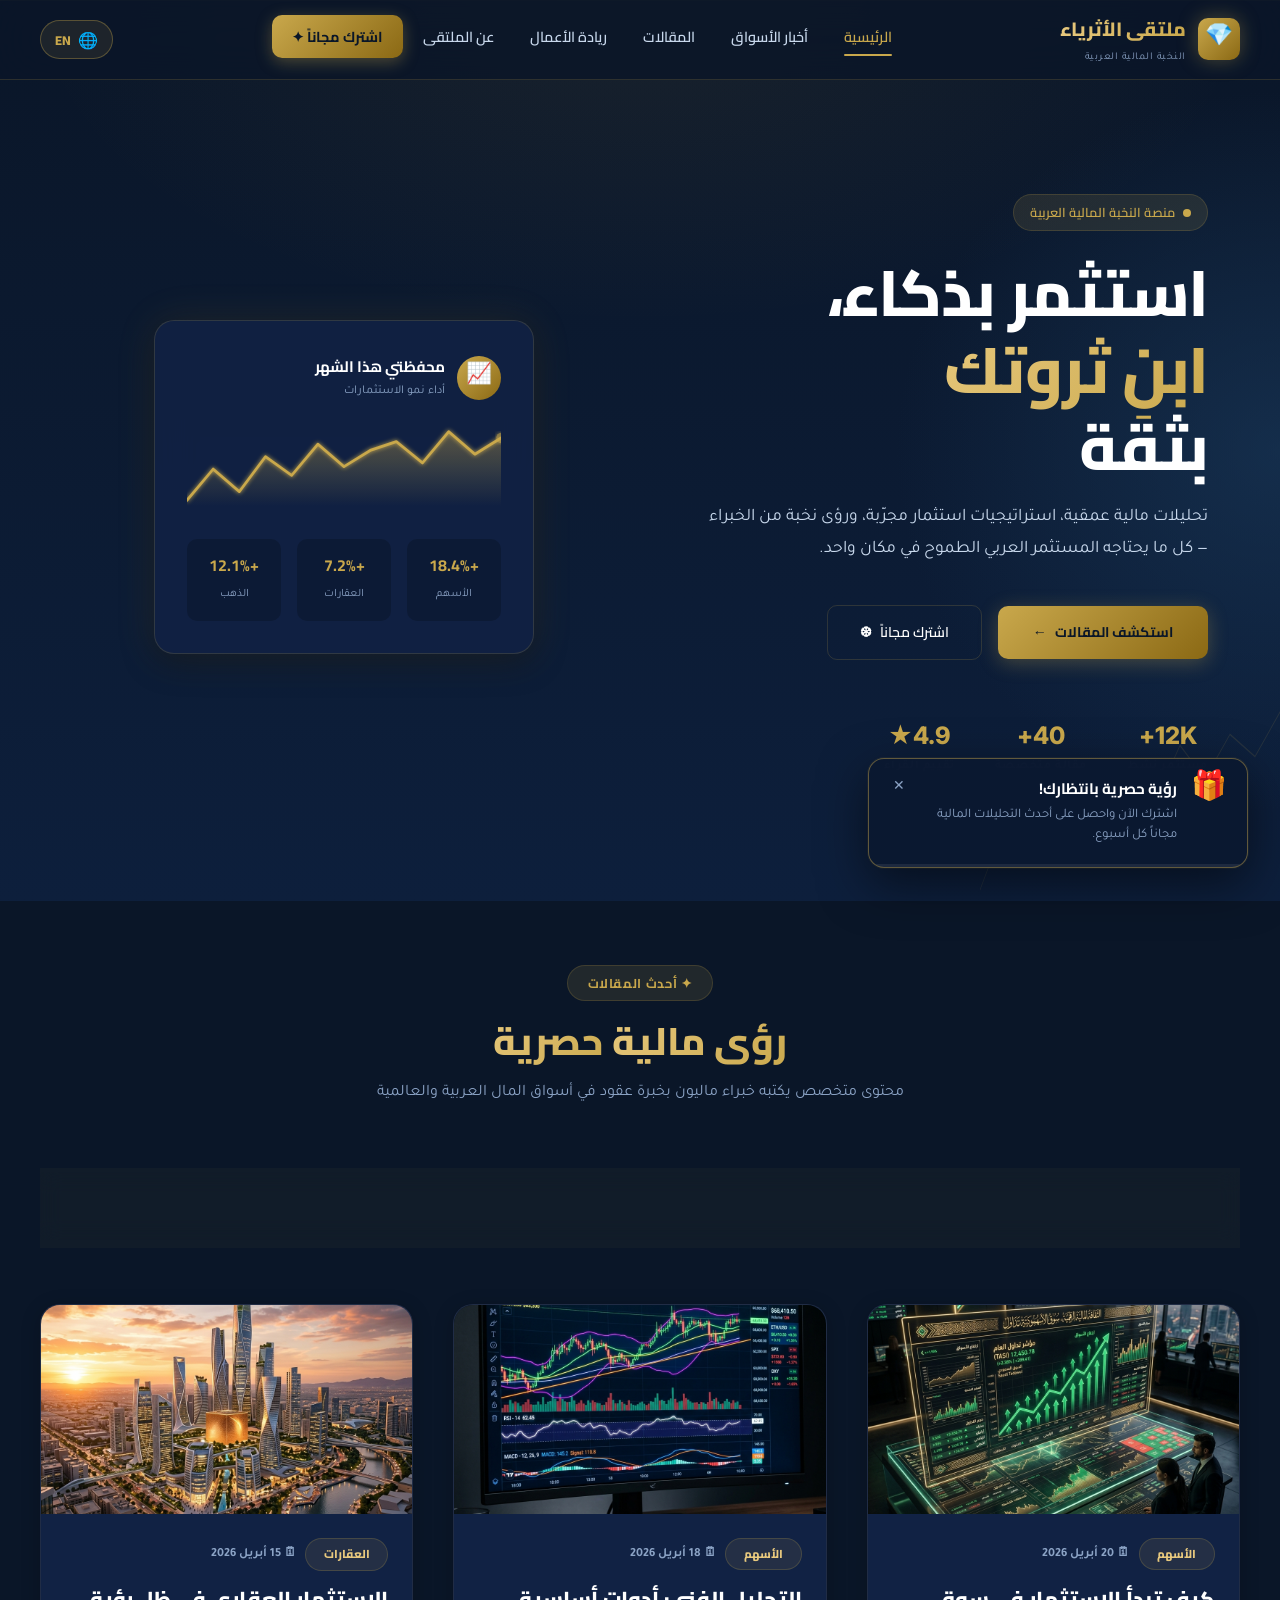
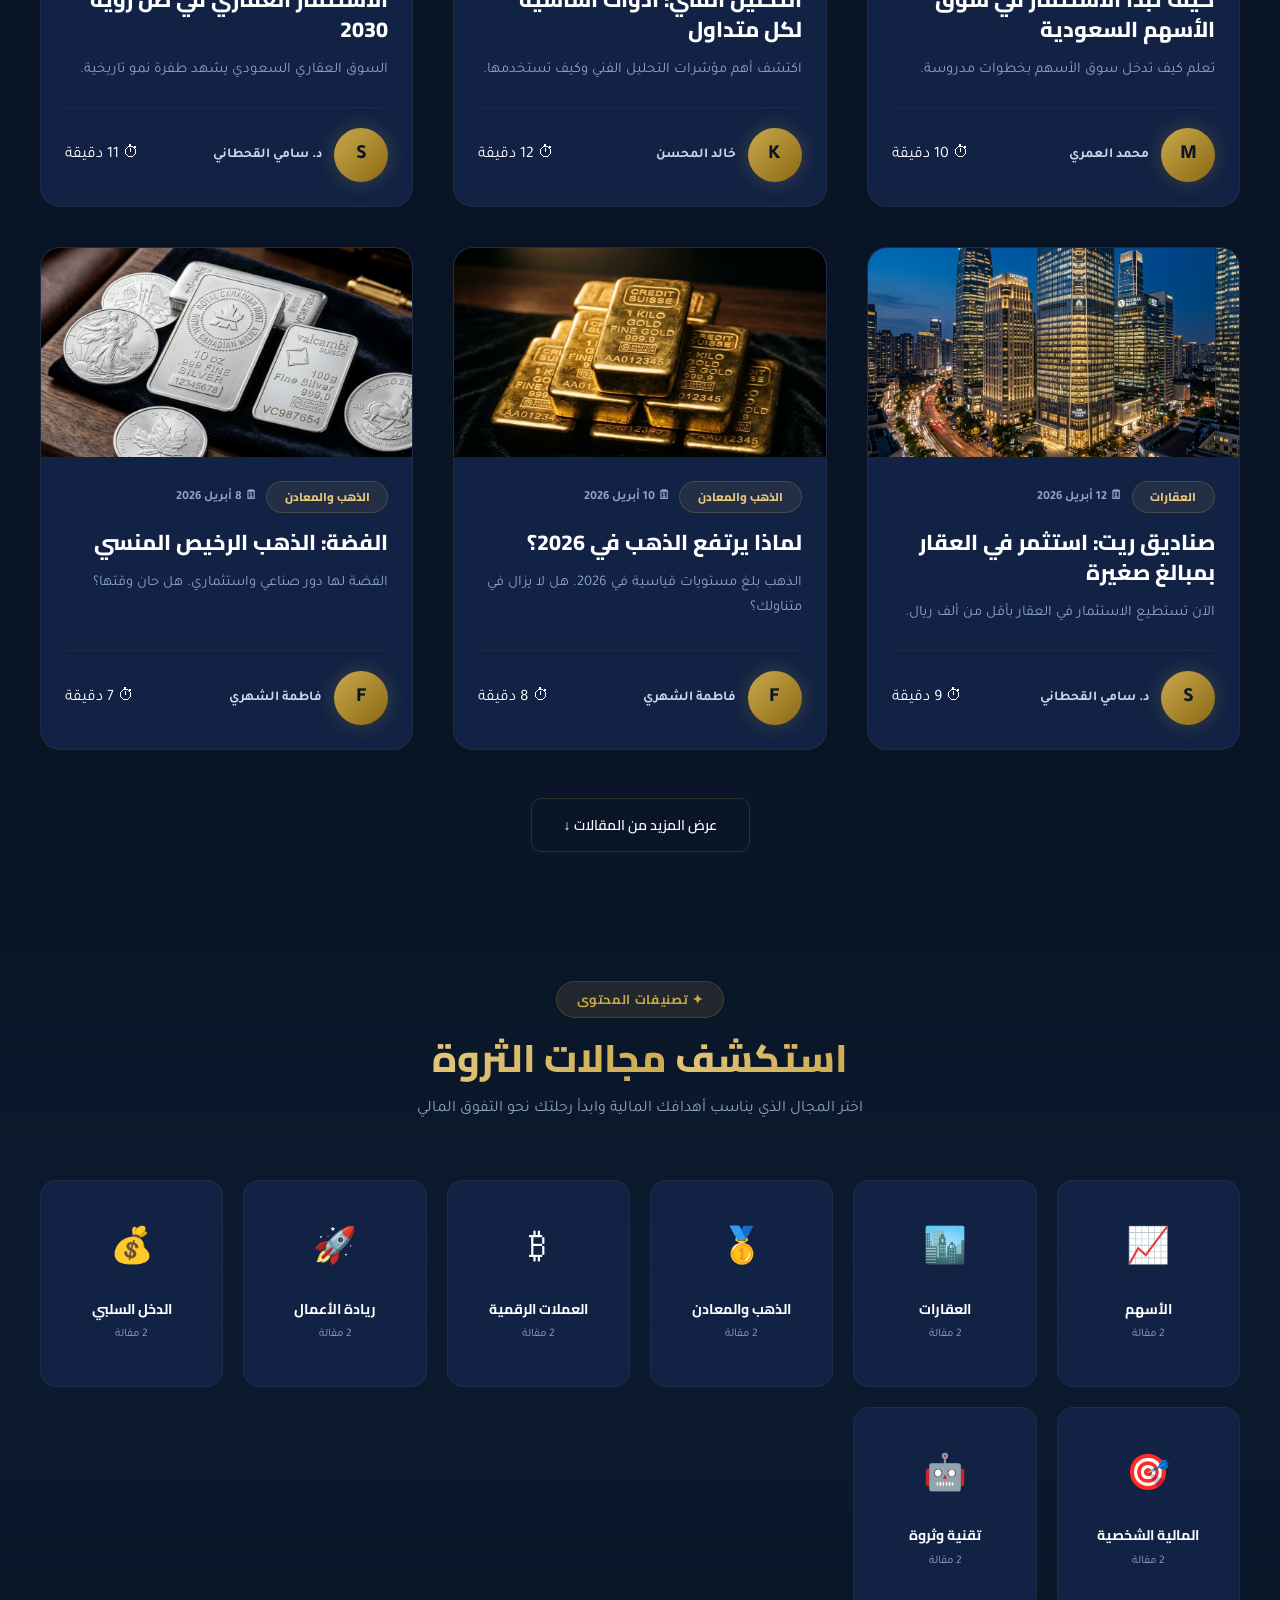
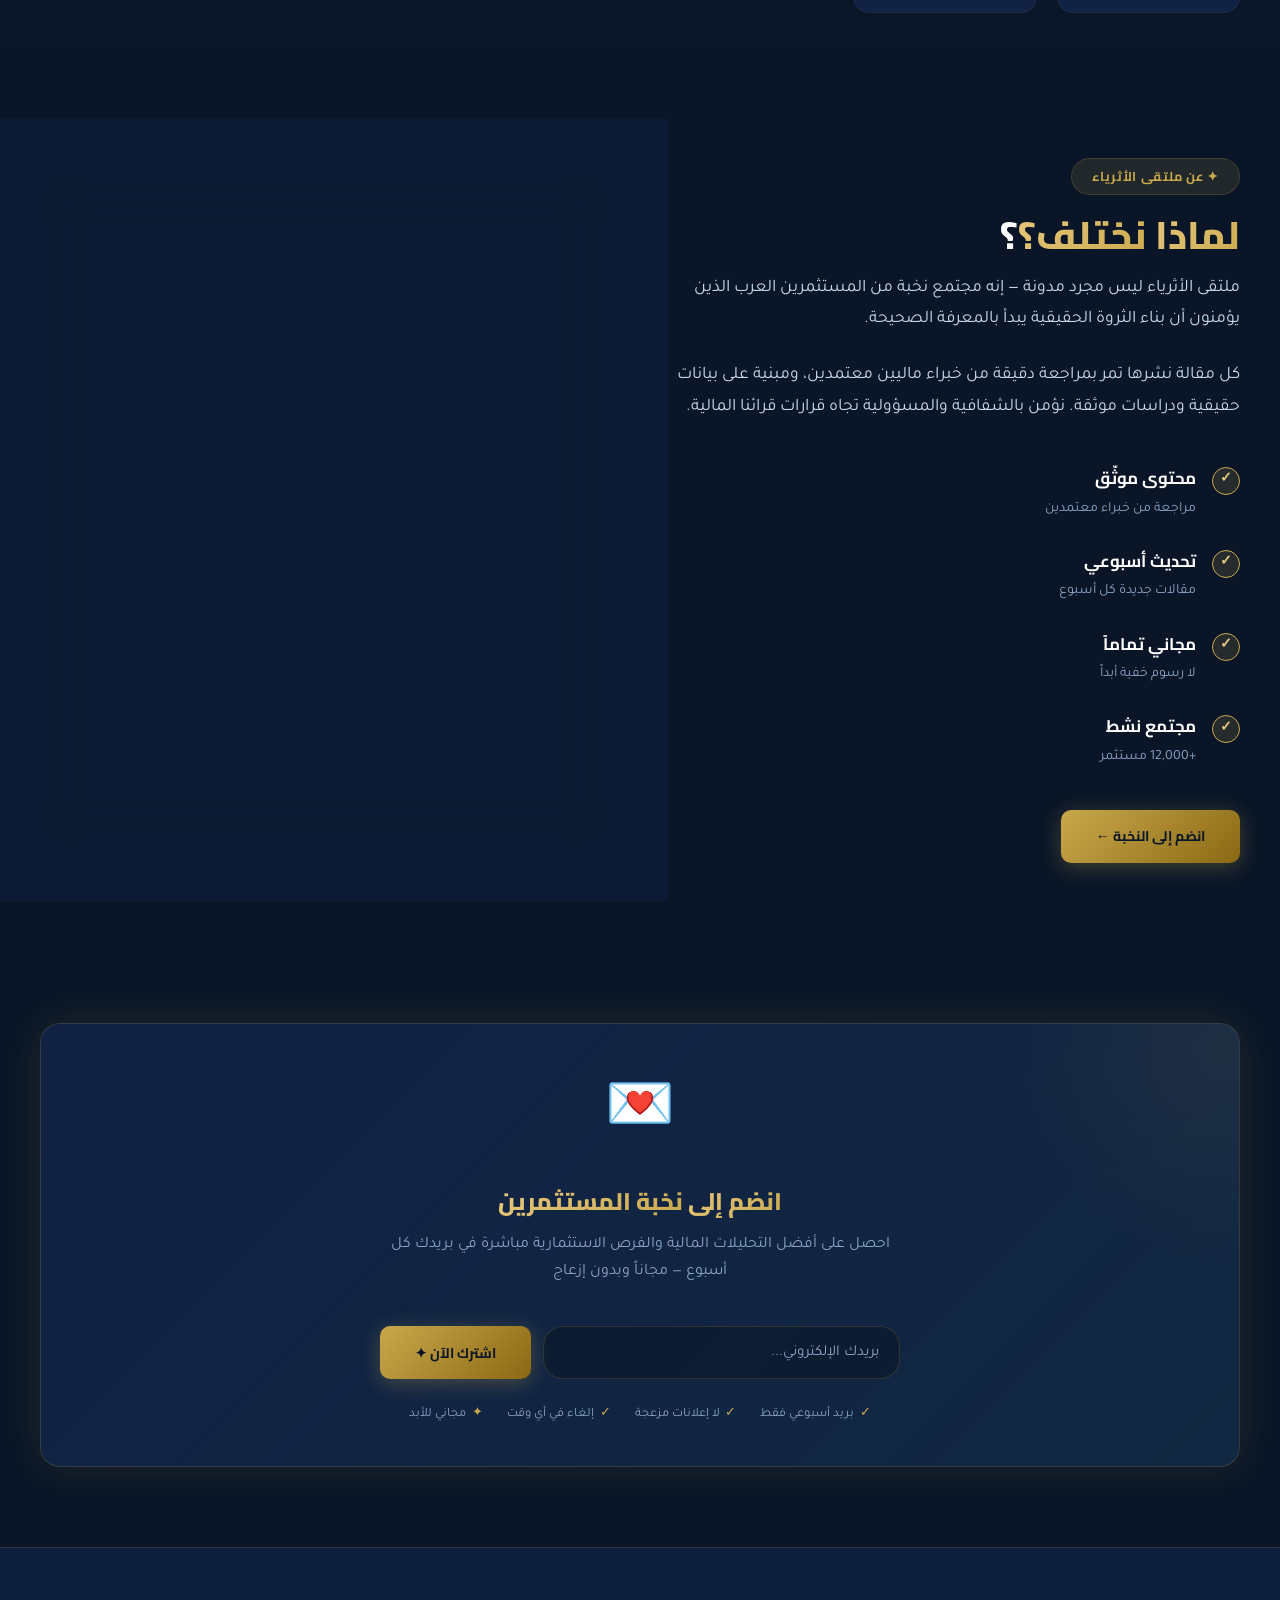
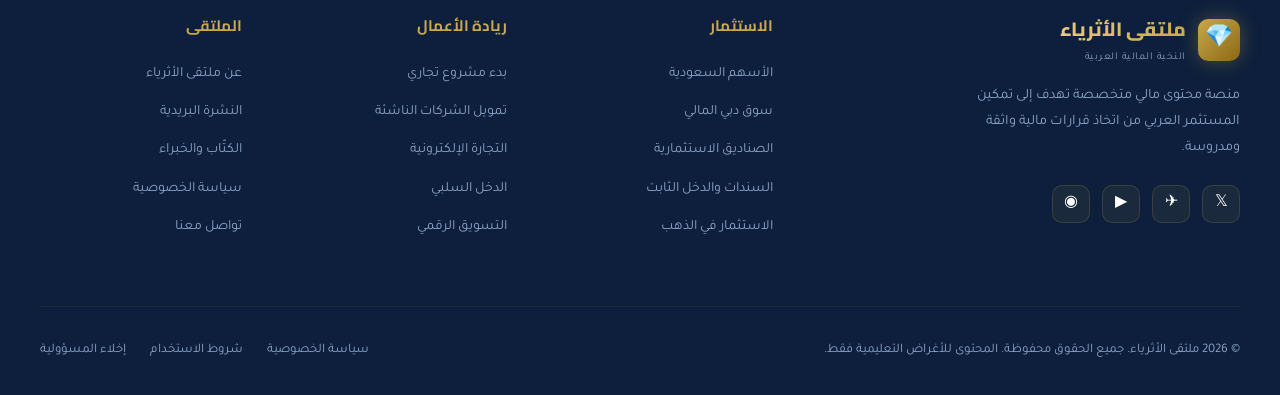
==== commit 96931062: "إصلاح تحميل بيانات المقالات" ====
--- a/index.html
+++ b/index.html
@@ -468,7 +468,6 @@
 
 </script>
 <script src="js/articles-data.js" charset="utf-8"></script>
-<script>
 <script src="js/main.js" charset="utf-8"></script>
 <script>
 if (typeof initLanguage === 'function') {
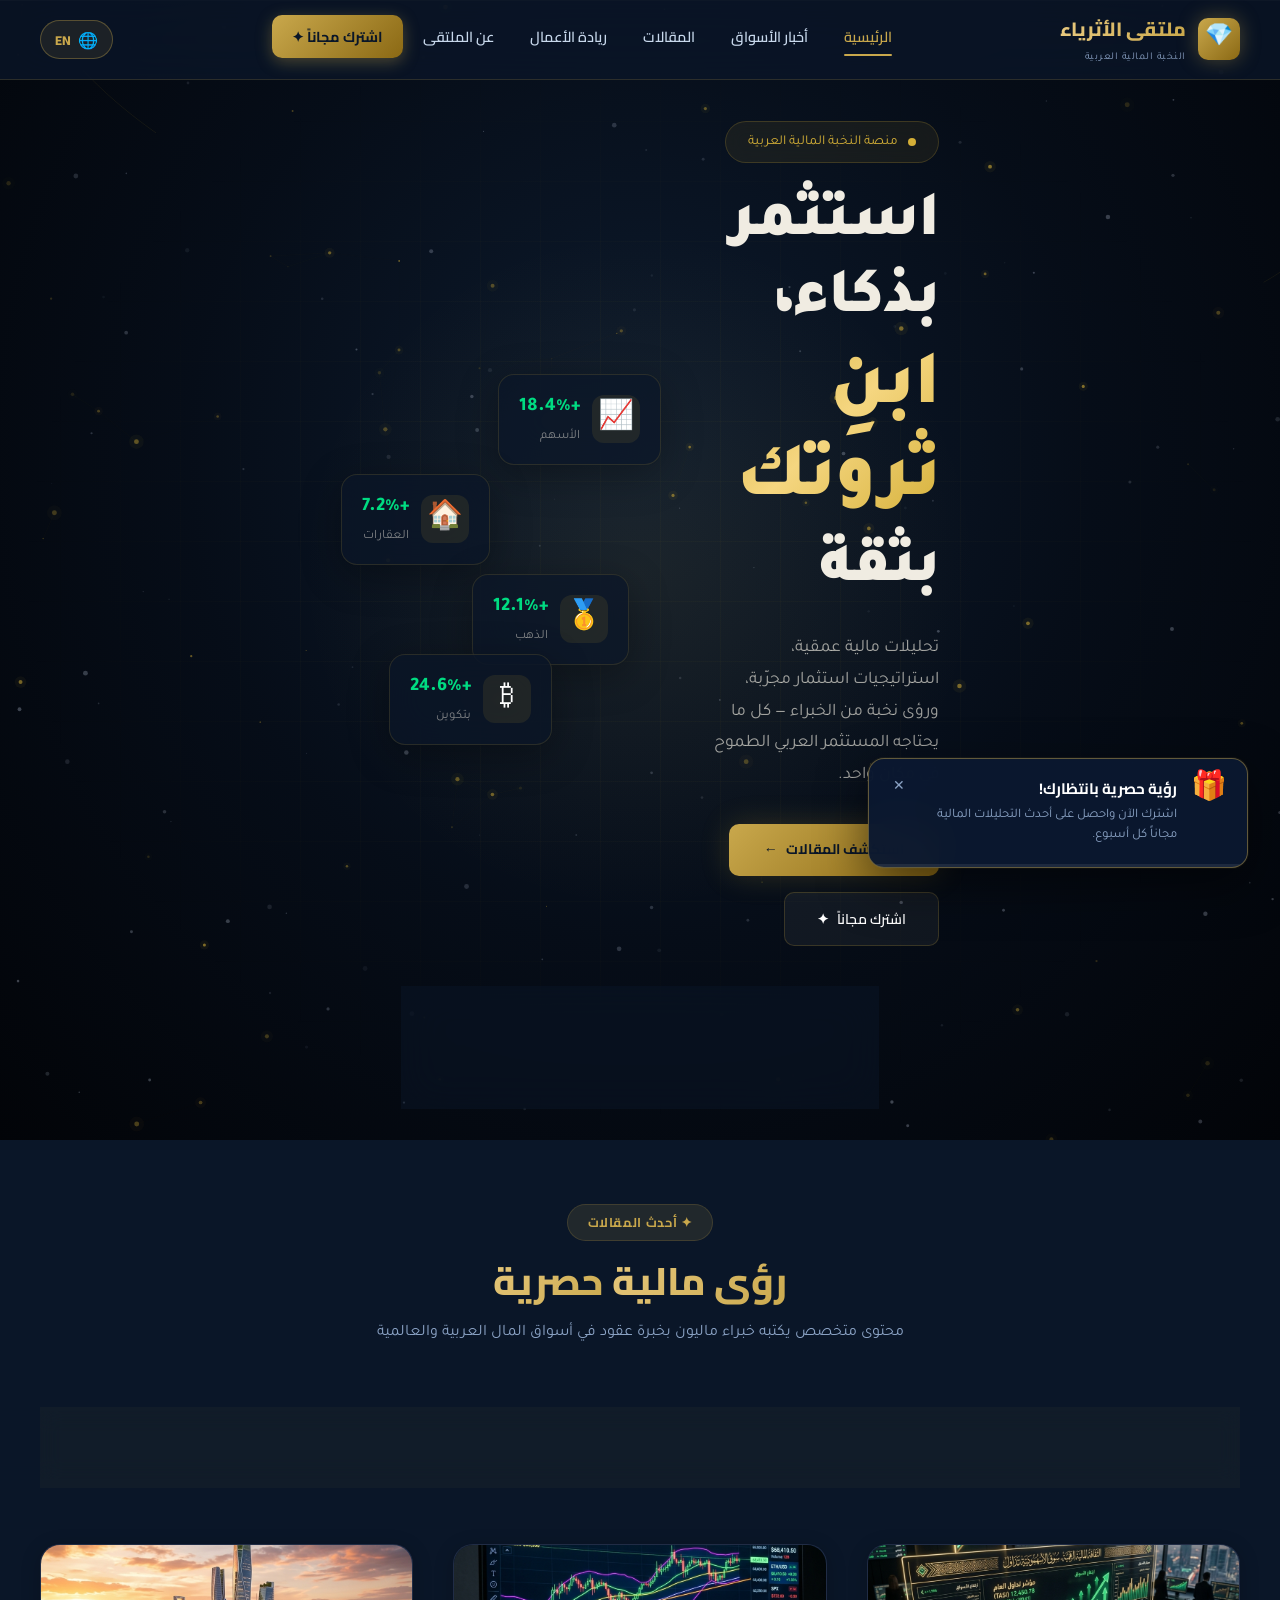
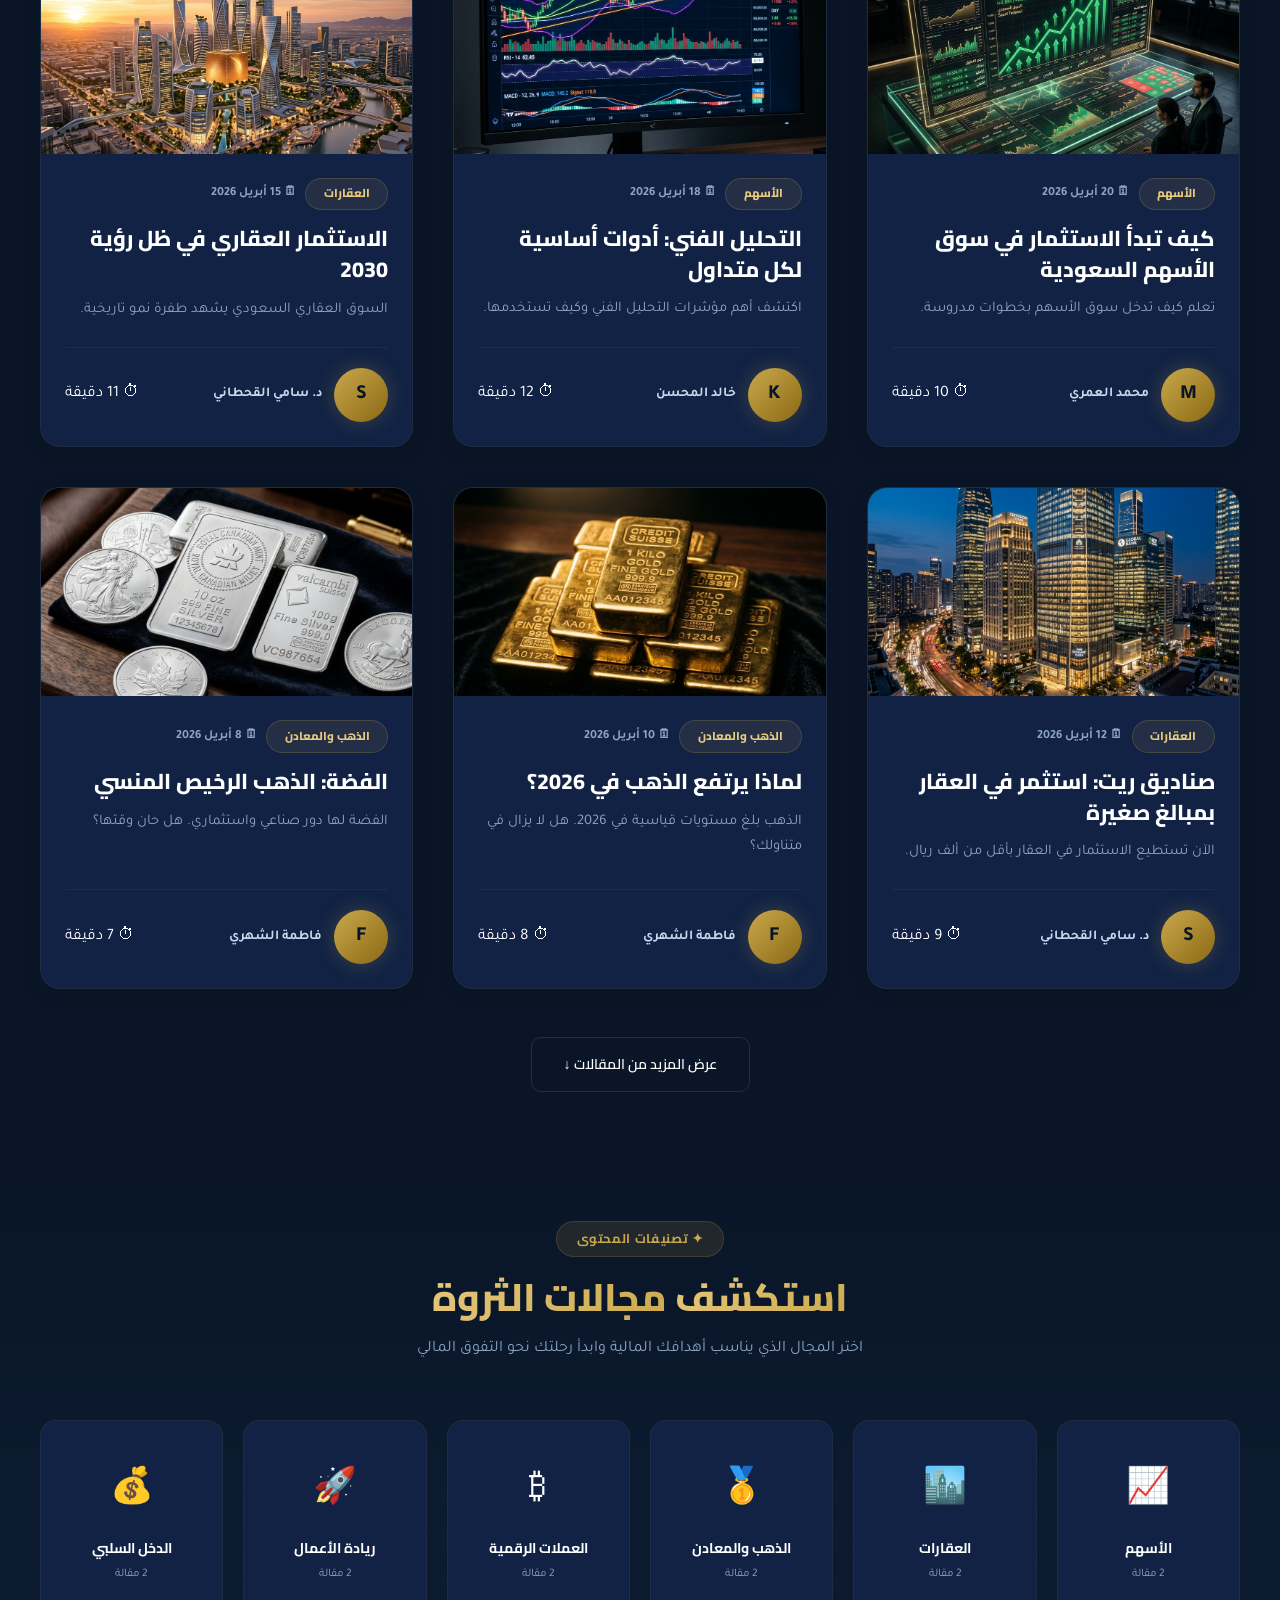
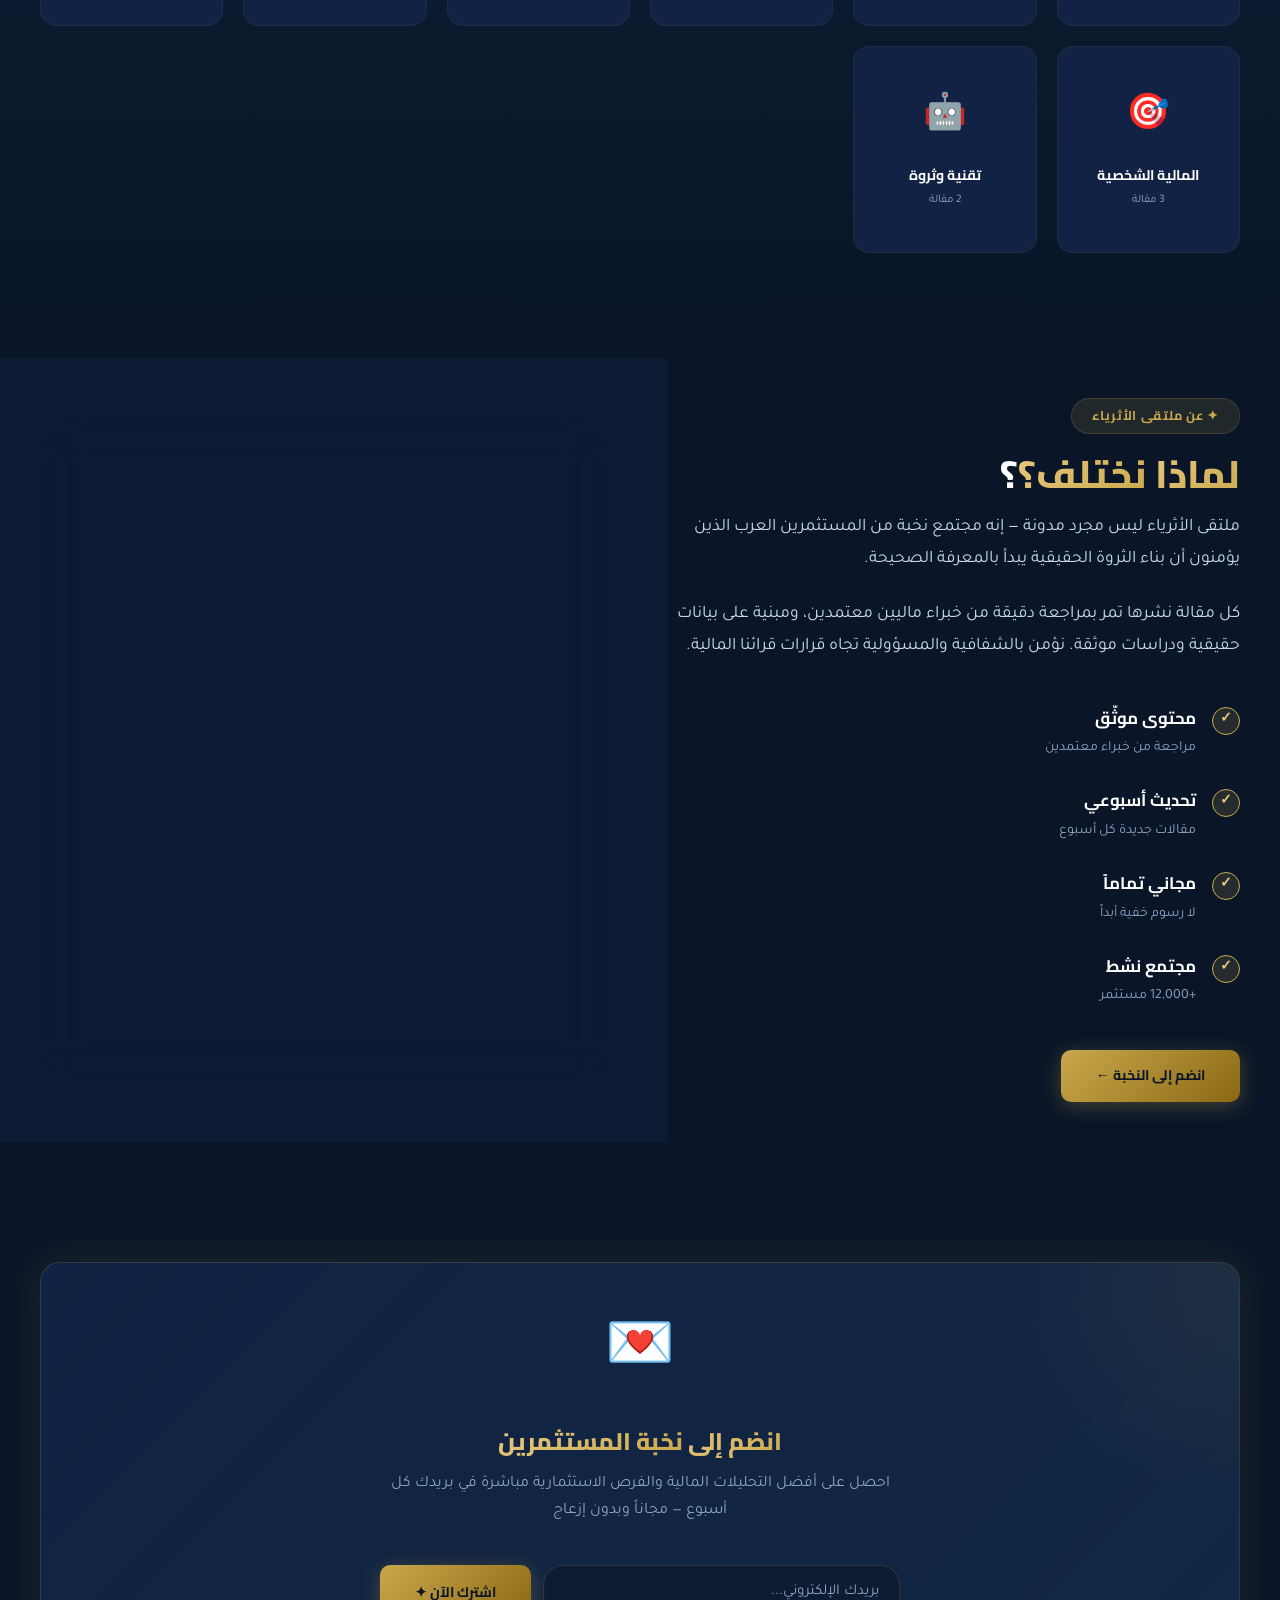
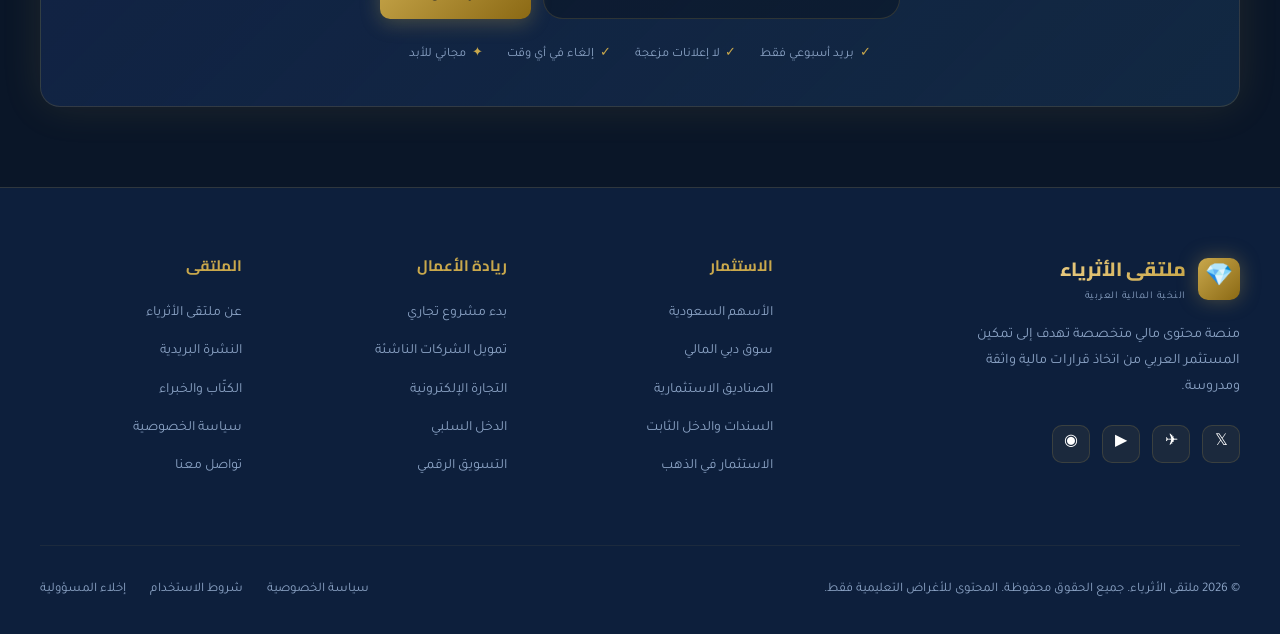
==== commit 72abc1e1: "تصميم Hero Section سينمائي ثلاثي الأبعاد - The Wealth Universe" ====
--- a/index.html
+++ b/index.html
@@ -95,82 +95,540 @@
 </div>
 <!-- TradingView Widget END -->
 
-<!-- Hero Section -->
-<section class="hero" id="hero" aria-labelledby="hero-title">
-  <div class="hero-bg" aria-hidden="true"></div>
-  <svg class="hero-chart" aria-hidden="true"></svg>
-
-  <div class="hero-content">
-    <div class="hero-text">
-      <div class="hero-badge">
-        <span class="dot" aria-hidden="true"></span>
+<!-- Hero Section — The Wealth Universe -->
+<section class="hero-universe" id="hero" aria-labelledby="hero-title">
+  <canvas id="universeCanvas" aria-hidden="true"></canvas>
+  <div class="hero-grid-overlay" aria-hidden="true"></div>
+  <div class="hero-radial-glow" aria-hidden="true"></div>
+
+  <div class="hero-universe-content">
+    <div class="hero-text-block">
+      <div class="hero-badge-lux">
+        <span class="badge-pulse"></span>
         <span data-i18n="hero.badge">منصة النخبة المالية العربية</span>
       </div>
-      <h1 class="hero-title" id="hero-title">
-        <span data-i18n="hero.title.line1">استثمر بذكاء،</span>
-        <br>
-        <span class="accent" data-i18n="hero.title.accent">ابنِ ثروتك</span>
-        <br>
-        <span data-i18n="hero.title.line2">بثقة</span>
+      <h1 class="hero-mega-title" id="hero-title">
+        <span class="title-line title-line-1" data-i18n="hero.title.line1">استثمر بذكاء،</span>
+        <span class="title-line title-line-accent" data-i18n="hero.title.accent">ابنِ ثروتك</span>
+        <span class="title-line title-line-3" data-i18n="hero.title.line2">بثقة</span>
       </h1>
-      <p class="hero-desc" data-i18n="hero.desc">
+      <p class="hero-tagline" data-i18n="hero.desc">
         تحليلات مالية عمقية، استراتيجيات استثمار مجرّبة، ورؤى نخبة من الخبراء — كل ما يحتاجه المستثمر العربي الطموح في مكان واحد.
       </p>
-      <div class="hero-actions">
-        <a href="#articles" class="btn-primary" id="hero-explore-btn">
+      <div class="hero-actions-lux">
+        <a href="#articles" class="btn-primary btn-glow" id="hero-explore-btn">
           <span data-i18n="hero.btn.articles">استكشف المقالات</span>
-          <span aria-hidden="true">←</span>
+          <span class="btn-arrow" aria-hidden="true">←</span>
         </a>
-        <a href="#newsletter" class="btn-secondary" id="hero-subscribe-btn">
+        <a href="#newsletter" class="btn-secondary btn-glass" id="hero-subscribe-btn">
           <span data-i18n="hero.btn.newsletter">اشترك مجاناً</span>
-          <span aria-hidden="true">❆</span>
+          <span aria-hidden="true">✦</span>
         </a>
       </div>
-      <div class="hero-stats" role="list" aria-label="إحصائيات الملتقى">
-        <div class="stat-item" role="listitem">
-          <span class="stat-num" data-target="12" data-suffix="K+">12K+</span>
-          <span class="stat-label" data-i18n="hero.stat.readers">مستثمر نشط</span>
-        </div>
-        <div class="stat-item" role="listitem">
-          <span class="stat-num" data-target="40" data-suffix="+">40+</span>
-          <span class="stat-label" data-i18n="hero.stat.articles">مقالة متخصصة</span>
-        </div>
-        <div class="stat-item" role="listitem">
-          <span class="stat-num" data-target="4.9" data-suffix="★">4.9★</span>
-          <span class="stat-label" data-i18n="hero.stat.years">تقييم القراء</span>
-        </div>
-      </div>
-    </div>
-
-    <!-- البطاقة العائمة -->
-    <div class="hero-visual" aria-hidden="true">
-      <div class="hero-card-float">
-        <div class="card-header-mini">
-          <div class="card-avatar">📈</div>
-          <div>
-            <div class="card-title-mini" data-i18n="hero.card.title">محفظتي هذا الشهر</div>
-            <div class="card-sub-mini" data-i18n="hero.card.sub">أداء نمو الاستثمارات</div>
-          </div>
-        </div>
-        <svg class="mini-chart"></svg>
-        <div class="mini-stats">
-          <div class="mini-stat">
-            <span class="mini-stat-val up">+18.4%</span>
-            <span class="mini-stat-label" data-i18n="hero.card.growth">الأسهم</span>
-          </div>
-          <div class="mini-stat">
-            <span class="mini-stat-val up">+7.2%</span>
-            <span class="mini-stat-label" data-i18n="hero.card.return">العقارات</span>
-          </div>
-          <div class="mini-stat">
-            <span class="mini-stat-val up">+12.1%</span>
-            <span class="mini-stat-label" data-i18n="hero.card.risk">الذهب</span>
-          </div>
-        </div>
-      </div>
+    </div>
+
+    <!-- Floating Data Cards -->
+    <div class="hero-floating-cards" aria-hidden="true">
+      <div class="float-card fc-1">
+        <div class="fc-icon">📈</div>
+        <div class="fc-data">
+          <span class="fc-val up">+18.4%</span>
+          <span class="fc-label" data-i18n="hero.card.growth">الأسهم</span>
+        </div>
+      </div>
+      <div class="float-card fc-2">
+        <div class="fc-icon">🏠</div>
+        <div class="fc-data">
+          <span class="fc-val up">+7.2%</span>
+          <span class="fc-label" data-i18n="hero.card.return">العقارات</span>
+        </div>
+      </div>
+      <div class="float-card fc-3">
+        <div class="fc-icon">🥇</div>
+        <div class="fc-data">
+          <span class="fc-val up">+12.1%</span>
+          <span class="fc-label" data-i18n="hero.card.risk">الذهب</span>
+        </div>
+      </div>
+      <div class="float-card fc-4">
+        <div class="fc-icon">₿</div>
+        <div class="fc-data">
+          <span class="fc-val up">+24.6%</span>
+          <span class="fc-label">بتكوين</span>
+        </div>
+      </div>
+    </div>
+  </div>
+
+  <!-- Stats Bar -->
+  <div class="hero-stats-bar" role="list" aria-label="إحصائيات الملتقى">
+    <div class="stat-item-lux" role="listitem">
+      <span class="stat-num-lux" data-target="12" data-suffix="K+">12K+</span>
+      <span class="stat-label-lux" data-i18n="hero.stat.readers">مستثمر نشط</span>
+    </div>
+    <div class="stat-divider"></div>
+    <div class="stat-item-lux" role="listitem">
+      <span class="stat-num-lux" data-target="40" data-suffix="+">40+</span>
+      <span class="stat-label-lux" data-i18n="hero.stat.articles">مقالة متخصصة</span>
+    </div>
+    <div class="stat-divider"></div>
+    <div class="stat-item-lux" role="listitem">
+      <span class="stat-num-lux" data-target="4.9" data-suffix="★">4.9★</span>
+      <span class="stat-label-lux" data-i18n="hero.stat.years">تقييم القراء</span>
     </div>
   </div>
 </section>
+
+<style>
+/* ===== THE WEALTH UNIVERSE — HERO ===== */
+.hero-universe {
+  position: relative;
+  min-height: 100vh;
+  display: flex;
+  flex-direction: column;
+  justify-content: center;
+  overflow: hidden;
+  background: radial-gradient(ellipse at 50% 40%, #0d1b2e 0%, #060d18 50%, #020408 100%);
+}
+
+#universeCanvas {
+  position: absolute;
+  inset: 0;
+  width: 100%;
+  height: 100%;
+  z-index: 1;
+}
+
+.hero-grid-overlay {
+  position: absolute;
+  inset: 0;
+  z-index: 2;
+  background-image:
+    linear-gradient(rgba(212,175,55,0.03) 1px, transparent 1px),
+    linear-gradient(90deg, rgba(212,175,55,0.03) 1px, transparent 1px);
+  background-size: 60px 60px;
+  mask-image: radial-gradient(ellipse at 50% 50%, black 30%, transparent 70%);
+  -webkit-mask-image: radial-gradient(ellipse at 50% 50%, black 30%, transparent 70%);
+}
+
+.hero-radial-glow {
+  position: absolute;
+  width: 800px;
+  height: 800px;
+  top: 50%;
+  left: 50%;
+  transform: translate(-50%, -50%);
+  background: radial-gradient(circle, rgba(212,175,55,0.08) 0%, transparent 60%);
+  z-index: 2;
+  animation: pulseGlow 4s ease-in-out infinite;
+}
+
+@keyframes pulseGlow {
+  0%, 100% { opacity: 0.6; transform: translate(-50%, -50%) scale(1); }
+  50% { opacity: 1; transform: translate(-50%, -50%) scale(1.15); }
+}
+
+/* Content */
+.hero-universe-content {
+  position: relative;
+  z-index: 10;
+  display: flex;
+  align-items: center;
+  justify-content: space-between;
+  max-width: 1300px;
+  margin: 0 auto;
+  padding: 120px 2rem 40px;
+  gap: 3rem;
+}
+
+/* Text Block */
+.hero-text-block {
+  flex: 1;
+  max-width: 680px;
+}
+
+.hero-badge-lux {
+  display: inline-flex;
+  align-items: center;
+  gap: 10px;
+  background: rgba(212,175,55,0.08);
+  border: 1px solid rgba(212,175,55,0.2);
+  border-radius: 100px;
+  padding: 8px 22px;
+  font-size: 0.85rem;
+  color: #d4af37;
+  margin-bottom: 1.5rem;
+  backdrop-filter: blur(10px);
+  animation: fadeInUp 0.8s ease both;
+}
+
+.badge-pulse {
+  width: 8px;
+  height: 8px;
+  background: #d4af37;
+  border-radius: 50%;
+  animation: pulseDot 2s ease-in-out infinite;
+}
+
+@keyframes pulseDot {
+  0%, 100% { box-shadow: 0 0 0 0 rgba(212,175,55,0.5); }
+  50% { box-shadow: 0 0 0 8px rgba(212,175,55,0); }
+}
+
+.hero-mega-title {
+  display: flex;
+  flex-direction: column;
+  gap: 0.15em;
+  margin-bottom: 1.5rem;
+}
+
+.title-line {
+  display: block;
+  font-size: clamp(2.2rem, 5vw, 4rem);
+  font-weight: 900;
+  line-height: 1.2;
+  color: #f0ece2;
+  letter-spacing: -0.02em;
+  opacity: 0;
+  animation: titleReveal 0.8s ease forwards;
+}
+
+.title-line-1 { animation-delay: 0.2s; }
+.title-line-accent {
+  animation-delay: 0.5s;
+  background: linear-gradient(135deg, #d4af37, #f5d680, #d4af37);
+  -webkit-background-clip: text;
+  -webkit-text-fill-color: transparent;
+  background-clip: text;
+  font-size: clamp(2.8rem, 6vw, 5rem);
+}
+.title-line-3 { animation-delay: 0.8s; }
+
+@keyframes titleReveal {
+  from { opacity: 0; transform: translateY(30px) rotateX(-10deg); }
+  to { opacity: 1; transform: translateY(0) rotateX(0); }
+}
+
+.hero-tagline {
+  font-size: 1.1rem;
+  color: rgba(240,236,226,0.65);
+  line-height: 1.8;
+  margin-bottom: 2rem;
+  max-width: 550px;
+  opacity: 0;
+  animation: fadeInUp 0.8s 1s ease forwards;
+}
+
+@keyframes fadeInUp {
+  from { opacity: 0; transform: translateY(20px); }
+  to { opacity: 1; transform: translateY(0); }
+}
+
+/* Buttons */
+.hero-actions-lux {
+  display: flex;
+  gap: 1rem;
+  flex-wrap: wrap;
+  opacity: 0;
+  animation: fadeInUp 0.8s 1.2s ease forwards;
+}
+
+.btn-glow {
+  position: relative;
+  overflow: hidden;
+  box-shadow: 0 0 30px rgba(212,175,55,0.2);
+  transition: all 0.3s ease;
+}
+.btn-glow:hover {
+  box-shadow: 0 0 50px rgba(212,175,55,0.4);
+  transform: translateY(-2px);
+}
+.btn-glow::after {
+  content: '';
+  position: absolute;
+  top: -50%;
+  left: -60%;
+  width: 40%;
+  height: 200%;
+  background: linear-gradient(90deg, transparent, rgba(255,255,255,0.15), transparent);
+  transform: skewX(-20deg);
+  animation: shimmer 3s infinite;
+}
+@keyframes shimmer {
+  0% { left: -60%; }
+  100% { left: 120%; }
+}
+
+.btn-glass {
+  background: rgba(255,255,255,0.05);
+  border: 1px solid rgba(212,175,55,0.2);
+  backdrop-filter: blur(10px);
+  transition: all 0.3s ease;
+}
+.btn-glass:hover {
+  background: rgba(212,175,55,0.1);
+  border-color: rgba(212,175,55,0.4);
+  transform: translateY(-2px);
+}
+
+.btn-arrow {
+  display: inline-block;
+  transition: transform 0.3s ease;
+}
+.btn-glow:hover .btn-arrow {
+  transform: translateX(-5px);
+}
+
+/* Floating Cards */
+.hero-floating-cards {
+  position: relative;
+  flex: 0 0 320px;
+  height: 400px;
+  perspective: 1000px;
+}
+
+.float-card {
+  position: absolute;
+  display: flex;
+  align-items: center;
+  gap: 12px;
+  background: rgba(10,22,40,0.7);
+  border: 1px solid rgba(212,175,55,0.15);
+  border-radius: 16px;
+  padding: 16px 20px;
+  backdrop-filter: blur(20px);
+  box-shadow: 0 10px 40px rgba(0,0,0,0.3);
+  animation: floatCard 6s ease-in-out infinite;
+  opacity: 0;
+  animation: cardAppear 0.8s ease forwards, floatCard 6s ease-in-out infinite;
+}
+
+.fc-1 { top: 10%; right: 0; animation-delay: 0.4s, 0s; }
+.fc-2 { top: 35%; left: 0; animation-delay: 0.7s, 1.5s; }
+.fc-3 { top: 60%; right: 10%; animation-delay: 1s, 3s; }
+.fc-4 { top: 80%; left: 15%; animation-delay: 1.3s, 4.5s; }
+
+@keyframes cardAppear {
+  from { opacity: 0; transform: translateY(30px) scale(0.9); }
+  to { opacity: 1; transform: translateY(0) scale(1); }
+}
+
+@keyframes floatCard {
+  0%, 100% { transform: translateY(0); }
+  50% { transform: translateY(-12px); }
+}
+
+.fc-icon {
+  font-size: 1.8rem;
+  width: 48px;
+  height: 48px;
+  display: flex;
+  align-items: center;
+  justify-content: center;
+  background: rgba(212,175,55,0.1);
+  border-radius: 12px;
+}
+
+.fc-data { display: flex; flex-direction: column; }
+.fc-val { font-size: 1.2rem; font-weight: 800; }
+.fc-val.up { color: #00dc82; }
+.fc-label { font-size: 0.8rem; color: rgba(240,236,226,0.5); }
+
+/* Stats Bar */
+.hero-stats-bar {
+  position: relative;
+  z-index: 10;
+  display: flex;
+  justify-content: center;
+  align-items: center;
+  gap: 3rem;
+  padding: 1.5rem 2rem;
+  max-width: 700px;
+  margin: 0 auto 2rem;
+  background: rgba(10,22,40,0.5);
+  border: 1px solid rgba(212,175,55,0.1);
+  border-radius: 20px;
+  backdrop-filter: blur(20px);
+  opacity: 0;
+  animation: fadeInUp 0.8s 1.5s ease forwards;
+}
+
+.stat-item-lux { text-align: center; }
+.stat-num-lux {
+  display: block;
+  font-size: 1.5rem;
+  font-weight: 800;
+  color: #d4af37;
+}
+.stat-label-lux {
+  font-size: 0.8rem;
+  color: rgba(240,236,226,0.5);
+  margin-top: 2px;
+}
+
+.stat-divider {
+  width: 1px;
+  height: 40px;
+  background: linear-gradient(to bottom, transparent, rgba(212,175,55,0.3), transparent);
+}
+
+/* Responsive */
+@media (max-width: 900px) {
+  .hero-universe-content {
+    flex-direction: column;
+    text-align: center;
+    padding-top: 100px;
+  }
+  .hero-text-block { max-width: 100%; }
+  .hero-tagline { margin-left: auto; margin-right: auto; }
+  .hero-actions-lux { justify-content: center; }
+  .hero-floating-cards { display: none; }
+  .hero-stats-bar { gap: 1.5rem; margin: 0 1rem 2rem; }
+}
+</style>
+
+<script>
+// ===== Wealth Universe Canvas Animation =====
+(function() {
+  const canvas = document.getElementById('universeCanvas');
+  if (!canvas) return;
+  const ctx = canvas.getContext('2d');
+  let w, h, particles = [], mouse = { x: 0.5, y: 0.5 };
+  const GOLD = '#d4af37';
+
+  function resize() {
+    w = canvas.width = canvas.offsetWidth;
+    h = canvas.height = canvas.offsetHeight;
+  }
+  window.addEventListener('resize', resize);
+  resize();
+
+  // Particles
+  class Particle {
+    constructor() { this.reset(); }
+    reset() {
+      this.x = Math.random() * w;
+      this.y = Math.random() * h;
+      this.size = Math.random() * 2 + 0.5;
+      this.speedX = (Math.random() - 0.5) * 0.3;
+      this.speedY = (Math.random() - 0.5) * 0.3;
+      this.opacity = Math.random() * 0.5 + 0.1;
+      this.gold = Math.random() > 0.6;
+    }
+    update() {
+      // Gravitational pull toward center
+      const cx = w * 0.5 + (mouse.x - 0.5) * 100;
+      const cy = h * 0.5 + (mouse.y - 0.5) * 100;
+      const dx = cx - this.x;
+      const dy = cy - this.y;
+      const dist = Math.sqrt(dx * dx + dy * dy);
+      const force = Math.min(0.02, 50 / (dist * dist + 1));
+      this.speedX += dx * force * 0.001;
+      this.speedY += dy * force * 0.001;
+      this.speedX *= 0.99;
+      this.speedY *= 0.99;
+      this.x += this.speedX;
+      this.y += this.speedY;
+      if (this.x < 0 || this.x > w || this.y < 0 || this.y > h) this.reset();
+    }
+    draw() {
+      ctx.beginPath();
+      ctx.arc(this.x, this.y, this.size, 0, Math.PI * 2);
+      ctx.fillStyle = this.gold
+        ? `rgba(212,175,55,${this.opacity})`
+        : `rgba(200,210,230,${this.opacity * 0.5})`;
+      ctx.fill();
+      if (this.gold && this.size > 1.2) {
+        ctx.beginPath();
+        ctx.arc(this.x, this.y, this.size * 3, 0, Math.PI * 2);
+        ctx.fillStyle = `rgba(212,175,55,${this.opacity * 0.1})`;
+        ctx.fill();
+      }
+    }
+  }
+
+  const count = Math.min(200, Math.floor(w * h / 5000));
+  for (let i = 0; i < count; i++) particles.push(new Particle());
+
+  // Streams (flowing lines toward center)
+  let streams = [];
+  class Stream {
+    constructor() { this.reset(); }
+    reset() {
+      const angle = Math.random() * Math.PI * 2;
+      const radius = Math.max(w, h) * 0.6;
+      this.x = w / 2 + Math.cos(angle) * radius;
+      this.y = h / 2 + Math.sin(angle) * radius;
+      this.life = 0;
+      this.maxLife = 100 + Math.random() * 150;
+      this.speed = 1 + Math.random() * 2;
+      this.trail = [];
+    }
+    update() {
+      const cx = w / 2;
+      const cy = h / 2;
+      const dx = cx - this.x;
+      const dy = cy - this.y;
+      const dist = Math.sqrt(dx * dx + dy * dy);
+      if (dist > 5) {
+        this.x += (dx / dist) * this.speed;
+        this.y += (dy / dist) * this.speed;
+        this.x += Math.sin(this.life * 0.05) * 0.5;
+        this.y += Math.cos(this.life * 0.05) * 0.5;
+      }
+      this.trail.push({ x: this.x, y: this.y });
+      if (this.trail.length > 30) this.trail.shift();
+      this.life++;
+      if (this.life > this.maxLife || dist < 30) this.reset();
+    }
+    draw() {
+      if (this.trail.length < 2) return;
+      ctx.beginPath();
+      ctx.moveTo(this.trail[0].x, this.trail[0].y);
+      for (let i = 1; i < this.trail.length; i++) {
+        ctx.lineTo(this.trail[i].x, this.trail[i].y);
+      }
+      ctx.strokeStyle = `rgba(212,175,55,0.08)`;
+      ctx.lineWidth = 1;
+      ctx.stroke();
+    }
+  }
+  for (let i = 0; i < 12; i++) streams.push(new Stream());
+
+  // Mouse parallax
+  document.addEventListener('mousemove', e => {
+    mouse.x = e.clientX / window.innerWidth;
+    mouse.y = e.clientY / window.innerHeight;
+  });
+
+  function animate() {
+    ctx.clearRect(0, 0, w, h);
+    streams.forEach(s => { s.update(); s.draw(); });
+    particles.forEach(p => { p.update(); p.draw(); });
+
+    // Connect nearby gold particles
+    for (let i = 0; i < particles.length; i++) {
+      if (!particles[i].gold) continue;
+      for (let j = i + 1; j < particles.length; j++) {
+        if (!particles[j].gold) continue;
+        const dx = particles[i].x - particles[j].x;
+        const dy = particles[i].y - particles[j].y;
+        const dist = Math.sqrt(dx * dx + dy * dy);
+        if (dist < 120) {
+          ctx.beginPath();
+          ctx.moveTo(particles[i].x, particles[i].y);
+          ctx.lineTo(particles[j].x, particles[j].y);
+          ctx.strokeStyle = `rgba(212,175,55,${0.06 * (1 - dist / 120)})`;
+          ctx.lineWidth = 0.5;
+          ctx.stroke();
+        }
+      }
+    }
+    requestAnimationFrame(animate);
+  }
+  animate();
+})();
+</script>
 
 <!-- أحدث المقالات -->
 <section id="articles" aria-labelledby="articles-title">
